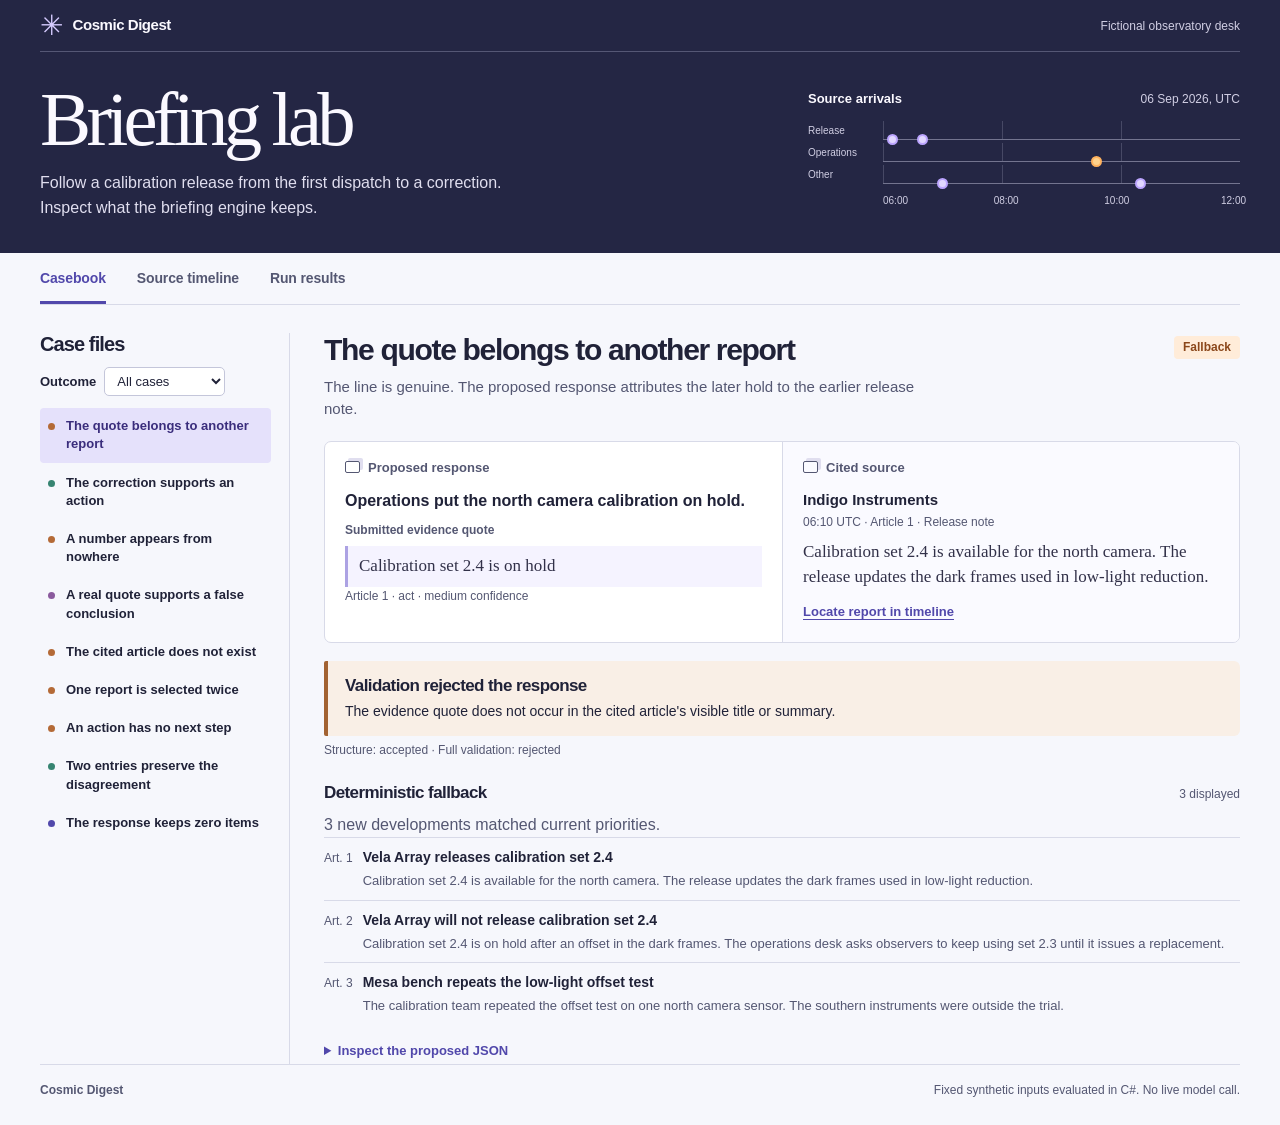
==== docs/briefing-lab/index.html @ 9378d869 "Verify source excerpts and publish a reproducible briefing lab" ====
<!doctype html>
<html lang="en">
<head>
<meta charset="utf-8"><meta name="viewport" content="width=device-width,initial-scale=1">
<meta name="color-scheme" content="light">
<meta name="description" content="Inspect a fictional observatory briefing. Compare proposed model outputs, exact source excerpts and measured fallback decisions.">
<title>Briefing lab · Cosmic Digest</title>
<style>:root {
  color-scheme: light;
  --ink: #202238;
  --muted: #545772;
  --line: #d8dae8;
  --paper: #f6f7fc;
  --violet: #5148ab;
  --light: #eae7ff;
  --amber: #8b471b;
  --amber-bg: #ffecd9;
  --green: #146859;
  --green-bg: #daf2e8;
  --navy: #242644;
  font:
    16px/1.5 Geist,
    "Helvetica Neue",
    Arial,
    sans-serif;
  color: var(--ink);
  background: var(--paper);
}
* {
  box-sizing: border-box;
}
body {
  margin: 0;
}
a {
  color: var(--violet);
}
button,
select {
  font: inherit;
}
button,
select,
a {
  touch-action: manipulation;
}
a:focus-visible,
button:focus-visible,
select:focus-visible,
summary:focus-visible {
  outline: 3px solid #7861ce;
  outline-offset: 3px;
}
a:focus-visible:is(header a) {
  outline-color: #daceff;
}
.shell {
  width: min(1200px, calc(100% - 80px));
  margin: auto;
}
.skip {
  position: absolute;
  left: 12px;
  top: -5rem;
  background: white;
  z-index: 5;
  padding: 0.7rem;
}
.skip:focus {
  top: 0.5rem;
}
header {
  background: var(--navy);
  color: #fbf9ff;
}
.mast,
.brand,
.plot figcaption,
.hero,
footer {
  display: flex;
  align-items: center;
}
.mast {
  justify-content: space-between;
  height: 52px;
  border-bottom: 1px solid #555775;
}
.brand {
  gap: 10px;
  font-weight: 680;
  font-size: 15px;
  letter-spacing: -0.03em;
}
.brand i {
  font:
    28px/1 Georgia,
    serif;
  color: #d6cbff;
}
.desk,
.plot figcaption span {
  font-size: 12px;
  color: #d0cee3;
}
.hero {
  justify-content: space-between;
  gap: 5%;
  padding: 28px 0 32px;
}
.hero h1 {
  font:
    500 clamp(48px, 6vw, 82px) / 1.03 "Instrument Serif",
    Georgia,
    serif;
  letter-spacing: -0.063em;
  margin: 0;
}
.hero p {
  font-size: 16px;
  max-width: 52ch;
  color: #e0deef;
  margin: 12px 0 0;
  line-height: 1.55;
}
.plot {
  min-width: 320px;
  width: 36%;
  margin: 0;
  align-self: center;
}
.plot figcaption {
  justify-content: space-between;
  margin-bottom: 11px;
  font-size: 13px;
}
.lane,
.ruler {
  display: grid;
  grid-template-columns: 75px 1fr;
  align-items: center;
  min-height: 22px;
}
.lane small,
.ruler {
  color: #d0cee3;
  font-size: 10px;
}
.track {
  height: 19px;
  border-bottom: 1px solid #73748f;
  position: relative;
  background: repeating-linear-gradient(
    90deg,
    #73748f70 0 1px,
    transparent 1px 33.3333%
  );
}
.point {
  position: absolute;
  bottom: -9px;
  width: 18px;
  height: 18px;
  border-radius: 100%;
  transform: translateX(-50%);
  display: grid;
  place-items: center;
}
.point:before {
  content: "";
  width: 7px;
  height: 7px;
  background: #e1d7ff;
  border: 2px solid #bca5ff;
  border-radius: 100%;
}
.lane:nth-child(2) .point:before {
  background: #ffd28c;
  border-color: #ffb25e;
}
.ruler {
  margin-top: 4px;
}
.ruler div {
  display: flex;
  justify-content: space-between;
}
.ruler span:last-child {
  transform: translateX(24%);
}
nav {
  display: flex;
  gap: 31px;
  border-bottom: 1px solid var(--line);
  margin-bottom: 28px;
}
nav a {
  padding: 15px 0 12px;
  text-decoration: none;
  color: var(--muted);
  font-size: 14px;
  letter-spacing: -0.01em;
  font-weight: 630;
  border-bottom: 3px solid transparent;
}
nav a[aria-current] {
  color: var(--violet);
  border-color: var(--violet);
}
h2,
h3,
h4,
p,
figure,
blockquote {
  margin: 0;
}
h2 {
  font-size: clamp(25px, 2.35vw, 35px);
  line-height: 1.13;
  letter-spacing: -0.045em;
}
h3 {
  font-size: 17px;
  letter-spacing: -0.035em;
  line-height: 1.35;
}
h4 {
  font-size: 14px;
  line-height: 1.4;
}
.sub,
.meta,
.intro {
  color: var(--muted);
}
.intro {
  font-size: 15px;
  max-width: 75ch;
  margin: 9px 0 20px;
}
.meta {
  font-size: 12px;
}
.case-layout {
  display: grid;
  grid-template-columns: 250px minmax(0, 1fr);
  gap: 34px;
}
.rail {
  padding-right: 18px;
  border-right: 1px solid var(--line);
}
.rail h2 {
  font-size: 20px;
  margin-bottom: 12px;
}
.rail label,
.mobile-case label {
  font-size: 13px;
  font-weight: 600;
  display: block;
}
.rail .filt {
  display: flex;
  align-items: center;
  gap: 8px;
}
.rail select,
.mobile-case select {
  border: 1px solid #c4c6da;
  border-radius: 5px;
  background: white;
  padding: 5px 24px 5px 8px;
  color: var(--ink);
  max-width: 100%;
  font-size: 13px;
}
.case-list {
  list-style: none;
  padding: 0;
  margin: 12px 0 0;
}
.case-list li + li {
  margin-top: 2px;
}
.case-list a {
  display: grid;
  grid-template-columns: 8px 1fr;
  gap: 10px;
  align-items: baseline;
  font-size: 13px;
  font-weight: 570;
  line-height: 1.4;
  padding: 9px 8px;
  color: var(--ink);
  text-decoration: none;
  border-radius: 4px;
}
.case-list a:hover {
  background: #eeedf5;
}
.case-list a[aria-current] {
  background: #e5e1fb;
  color: #3a2d7c;
  font-weight: 710;
}
.dot {
  border-radius: 100%;
  height: 7px;
  width: 7px;
  background: var(--violet);
  display: inline-block;
}
.dot.fallback {
  background: #b46a37;
}
.dot.accepted {
  background: #368471;
}
.dot.limit {
  background: #8a5a9d;
}
.status {
  display: inline-flex;
  align-items: center;
  gap: 7px;
  width: fit-content;
  padding: 3px 9px;
  border-radius: 4px;
  font-size: 12px;
  line-height: 1.45;
  font-weight: 670;
  background: var(--light);
  color: #443980;
}
.status.fallback {
  color: var(--amber);
  background: var(--amber-bg);
}
.status.accepted {
  color: var(--green);
  background: var(--green-bg);
}
.status.limit {
  background: #efe4f2;
  color: #70417f;
}
.case-head {
  display: flex;
  align-items: flex-start;
  gap: 16px;
  justify-content: space-between;
}
.case-head .status {
  flex-shrink: 0;
  margin-top: 3px;
}
.mobile-case {
  display: none;
}
.evidence {
  display: grid;
  grid-template-columns: 1fr 1fr;
  background: white;
  border: 1px solid var(--line);
  border-radius: 7px;
  overflow: hidden;
}
.sheet {
  padding: 17px 20px 19px;
  min-width: 0;
}
.sheet + .sheet {
  border-left: 1px solid var(--line);
  background: #fafaff;
}
.sheet h3 {
  font-size: 13px;
  color: var(--muted);
  letter-spacing: 0;
  font-weight: 600;
  display: flex;
  align-items: center;
  gap: 8px;
  margin-bottom: 13px;
}
.sheet h3:before {
  content: "";
  display: inline-block;
  width: 13px;
  height: 10px;
  border: 1px solid var(--muted);
  border-radius: 2px;
  box-shadow: 3px -3px #e0deef;
}
.sheet h4 {
  font-size: 15px;
  margin-bottom: 3px;
}
.sheet .claim {
  font-size: 16px;
  font-weight: 570;
  line-height: 1.45;
}
.sheet p + p,
.sheet .meta + blockquote {
  margin-top: 9px;
}
blockquote {
  font:
    400 17px/1.45 "Hedvig Letters Serif",
    Georgia,
    serif;
  overflow-wrap: anywhere;
  color: #323149;
}
.proposed {
  border-left: 3px solid #aca2e3;
  background: #f5f3ff;
  padding: 8px 11px;
  margin-top: 7px;
}
.source-ref {
  display: inline-block;
  margin-top: 12px;
  font-size: 13px;
  font-weight: 570;
  text-underline-offset: 3px;
}
.label {
  font-size: 12px;
  font-weight: 600;
  color: var(--muted);
}
.quote-label {
  margin-top: 10px;
}
mark {
  background: #e4e1fd;
  color: inherit;
}
.decision {
  margin-top: 18px;
  border-left: 4px solid #a26232;
  background: #f9efe6;
  border-radius: 2px 6px 6px 2px;
  padding: 14px 17px;
}
.decision.accepted {
  background: #eaf4ee;
  border-color: #397f65;
}
.decision.limit {
  background: #f0e9f4;
  border-color: #865b94;
}
.decision.empty {
  background: #eeedf7;
  border-color: #756da4;
}
.decision p {
  margin-top: 4px;
  font-size: 14px;
}
.flow-title {
  display: flex;
  justify-content: space-between;
  align-items: baseline;
  gap: 14px;
  margin: 23px 0 8px;
}
.route {
  font-size: 13px;
  font-weight: 620;
}
.outcomes {
  list-style: none;
  margin: 0;
  padding: 0;
}
.outcomes li {
  display: flex;
  align-items: baseline;
  gap: 10px;
  border-top: 1px solid var(--line);
  padding: 9px 0;
  font-size: 14px;
}
.outcomes .meta {
  flex-shrink: 0;
}
.outcomes p {
  font-size: 13px;
  margin-top: 3px;
  color: var(--muted);
}
details {
  margin-top: 12px;
}
summary {
  cursor: pointer;
  color: var(--violet);
  font-size: 13px;
  font-weight: 620;
  width: fit-content;
  padding: 4px 0;
}
pre {
  background: #eaeaf2;
  border-radius: 5px;
  padding: 12px;
  font-size: 12px;
  line-height: 1.5;
  overflow-x: auto;
  white-space: pre-wrap;
  overflow-wrap: anywhere;
}
.section-head {
  max-width: 820px;
}
.sources-grid {
  display: grid;
  grid-template-columns: minmax(0, 1.6fr) minmax(235px, 0.72fr);
  gap: 36px;
}
.timeline {
  list-style: none;
  margin: 0;
  padding: 0;
}
.timeline li {
  display: grid;
  grid-template-columns: 84px 1fr;
  gap: 12px;
  padding: 15px 0;
  border-top: 1px solid var(--line);
  scroll-margin-top: 20px;
}
.timeline li[aria-current] {
  background: #edeafa;
  border-radius: 5px;
}
.timeline time {
  font-size: 13px;
  font-weight: 650;
  color: var(--violet);
  padding: 2px 0 0 8px;
}
.timeline time small {
  display: block;
  color: var(--muted);
  font-weight: 450;
}
.timeline .meta {
  margin: 3px 0 7px;
}
.timeline blockquote {
  font-size: 16px;
}
.ranking {
  padding: 17px 19px;
  background: #eceaf6;
  border-radius: 6px;
  align-self: start;
}
.ranking ol {
  padding-left: 1.25rem;
  font-size: 14px;
}
.ranking li + li {
  margin-top: 12px;
}
.ranking p {
  font-size: 13px;
}
.ranking .meta {
  display: block;
}
.stats {
  display: flex;
  align-items: baseline;
  gap: 24px;
  flex-wrap: wrap;
  background: #e9e6f8;
  padding: 14px 18px;
  border-left: 4px solid #7668be;
  margin: 12px 0 20px;
}
.stats strong {
  font-size: 22px;
  letter-spacing: -0.04em;
}
.stats span {
  font-size: 13px;
  color: #494365;
}
.stats span strong {
  color: var(--ink);
  margin-right: 4px;
}
table {
  border-collapse: collapse;
  width: 100%;
  font-size: 14px;
}
th,
td {
  vertical-align: top;
  text-align: left;
  padding: 11px 8px;
  border-bottom: 1px solid var(--line);
}
th {
  font-size: 12px;
  color: var(--muted);
}
td a {
  font-weight: 570;
  text-underline-offset: 3px;
}
.results-note {
  margin-top: 16px;
  color: var(--muted);
  font-size: 14px;
}
footer {
  margin-top: 38px;
  padding: 16px 0 26px;
  border-top: 1px solid var(--line);
  justify-content: space-between;
  gap: 15px;
  font-size: 12px;
  color: var(--muted);
}
footer span:first-child {
  font-weight: 650;
}
@media (max-width: 880px) {
  .shell {
    width: calc(100% - 44px);
  }
  .case-layout {
    grid-template-columns: 190px minmax(0, 1fr);
    gap: 19px;
  }
  .rail {
    padding-right: 12px;
  }
  .evidence {
    grid-template-columns: 1fr;
  }
  .sheet + .sheet {
    border-left: 0;
    border-top: 1px solid var(--line);
  }
  .plot {
    min-width: 265px;
  }
  .sources-grid {
    gap: 18px;
  }
  .case-head {
    display: block;
  }
  .case-head .status {
    margin: 8px 0 0;
  }
  .sheet {
    padding: 14px;
  }
}
@media (max-width: 640px) {
  .shell {
    width: calc(100% - 32px);
  }
  .mast {
    height: 43px;
  }
  .hero {
    display: block;
    padding: 18px 0 23px;
  }
  .hero h1 {
    font-size: 54px;
  }
  .hero p {
    font-size: 14px;
    line-height: 1.45;
    margin-top: 7px;
  }
  .plot {
    display: none;
  }
  nav {
    gap: 20px;
    margin-bottom: 16px;
  }
  nav a {
    font-size: 13px;
    padding: 13px 0 10px;
  }
  .case-layout,
  .sources-grid {
    display: block;
  }
  .rail {
    border: none;
    padding: 0;
    margin: 0 0 16px;
    display: grid;
    grid-template-columns: auto minmax(0, 1fr);
    gap: 10px;
  }
  .rail h2,
  .case-list {
    display: none;
  }
  .rail .filt,
  .mobile-case {
    display: flex;
    flex-direction: column;
    gap: 3px;
    align-items: stretch;
  }
  .rail label,
  .mobile-case label {
    font-size: 11px;
  }
  .rail select,
  .mobile-case select {
    width: 100%;
    height: 39px;
    font-size: 13px;
    padding-right: 4px;
  }
  .case-head h2 {
    font-size: 26px;
  }
  .intro {
    font-size: 14px;
    margin: 8px 0 13px;
  }
  .sheet {
    padding: 14px;
  }
  .decision {
    margin-top: 12px;
  }
  .timeline li {
    grid-template-columns: 54px 1fr;
    gap: 8px;
  }
  .timeline time {
    padding-left: 2px;
  }
  .ranking {
    margin-top: 15px;
  }
  .stats {
    gap: 10px 16px;
  }
  .stats span strong {
    font-size: 20px;
  }
  th,
  td {
    padding: 8px 4px;
    font-size: 12px;
  }
  .status {
    font-size: 11px;
  }
  footer {
    align-items: flex-start;
    flex-direction: column;
    gap: 3px;
  }
}
.evidence + .evidence {
  margin-top: 9px;
}
.download {
  background: #463c8c;
  color: white;
  border: 0;
  border-radius: 5px;
  padding: 8px 12px;
  margin-top: 12px;
  font-size: 13px;
  cursor: pointer;
}
.download:hover {
  background: #322a71;
}
.stage-readout {
  font-size: 12px;
  color: var(--muted);
  margin-top: 5px;
}
</style>
</head>
<body>
<a href="#workspace" class="skip">Skip to inspection</a>
<header>
  <div class="shell mast"><span class="brand"><i aria-hidden="true">✳</i> Cosmic Digest</span><span class="desk">Fictional observatory desk</span></div>
  <div class="shell hero"><div><h1>Briefing lab</h1><p>Follow a calibration release from the first dispatch to a correction. Inspect what the briefing engine keeps.</p></div>
    <figure class="plot"><figcaption><strong>Source arrivals</strong><span>06 Sep 2026, UTC</span></figcaption><div id="arrivals"></div></figure>
  </div>
</header>
<main class="shell" id="workspace">
  <nav aria-label="Lab views" id="views"><a href="#case/borrowed-quote" data-view="case">Casebook</a><a href="#sources" data-view="sources">Source timeline</a><a href="#results" data-view="results">Run results</a></nav>
  <section id="content" aria-label="Inspection workspace"></section>
</main>
<footer class="shell"><span>Cosmic Digest</span><span>Fixed synthetic inputs evaluated in C#. No live model call.</span></footer>
<noscript>Enable JavaScript to inspect cases, or read the machine-readable report beside this page.</noscript>
<script type="application/json" id="lab-report">{
  "clock": "2026-09-06T12:00:00+00:00",
  "reports": [
    {
      "id": "archive",
      "kind": "Archive",
      "title": "Vela Array calibration 1.9 leaves beta",
      "source": "Indigo Instruments",
      "published": "2026-09-01T18:30:00+00:00",
      "link": "https://indigo.example/notes/1-9",
      "summary": "Calibration set 1.9 graduated from beta after three nights of commissioning."
    },
    {
      "id": "release",
      "kind": "Release note",
      "title": "Vela Array releases calibration set 2.4",
      "source": "Indigo Instruments",
      "published": "2026-09-06T06:10:00+00:00",
      "link": "https://indigo.example/notes/2-4",
      "summary": "Calibration set 2.4 is available for the north camera. The release updates the dark frames used in low-light reduction."
    },
    {
      "id": "wire",
      "kind": "Syndicated report",
      "title": "Vela Array releases calibration set 2.4",
      "source": "Observatory Wire",
      "published": "2026-09-06T06:40:00+00:00",
      "link": "https://obswire.example/vela-release",
      "summary": "Observatory Wire republishes the north camera calibration notice. Its availability report is attributed to Indigo Instruments."
    },
    {
      "id": "noise",
      "kind": "Community notice",
      "title": "Autumn sky atlas reading room opens",
      "source": "Valley Sky Club",
      "published": "2026-09-06T07:00:00+00:00",
      "link": "https://valleysky.example/atlas",
      "summary": "The library will open its sky atlas collection for two evenings in September."
    },
    {
      "id": "correction",
      "kind": "Operations correction",
      "title": "Vela Array will not release calibration set 2.4",
      "source": "Meridian Operations",
      "published": "2026-09-06T09:35:00+00:00",
      "link": "https://meridian.example/log/hold",
      "summary": "Calibration set 2.4 is on hold after an offset in the dark frames. The operations desk asks observers to keep using set 2.3 until it issues a replacement."
    },
    {
      "id": "trial",
      "kind": "Bench report",
      "title": "Mesa bench repeats the low-light offset test",
      "source": "Mesa Imaging Lab",
      "published": "2026-09-06T10:20:00+00:00",
      "link": "https://mesalab.example/bench/offset",
      "summary": "The calibration team repeated the offset test on one north camera sensor. The southern instruments were outside the trial."
    }
  ],
  "expectedRanks": [
    {
      "sourceId": "release",
      "publishers": 2
    },
    {
      "sourceId": "correction",
      "publishers": 1
    },
    {
      "sourceId": "trial",
      "publishers": 1
    }
  ],
  "candidates": [
    {
      "index": 1,
      "sourceId": "release",
      "score": 7.278,
      "publishers": 2,
      "coverage": [
        "Indigo Instruments",
        "Observatory Wire"
      ]
    },
    {
      "index": 2,
      "sourceId": "correction",
      "score": 6.2,
      "publishers": 1,
      "coverage": [
        "Meridian Operations"
      ]
    },
    {
      "index": 3,
      "sourceId": "trial",
      "score": 1.965,
      "publishers": 1,
      "coverage": [
        "Mesa Imaging Lab"
      ]
    }
  ],
  "rankMatches": true,
  "cases": [
    {
      "fixture": {
        "id": "borrowed-quote",
        "title": "The quote belongs to another report",
        "note": "The line is genuine. The proposed response attributes the later hold to the earlier release note.",
        "knownLimit": false,
        "expected": "Fallback",
        "expectedError": "does not occur",
        "expectedVisible": [
          "release",
          "correction",
          "trial"
        ],
        "response": {
          "bottom_line": "The release desk has placed the calibration on hold.",
          "items": [
            {
              "article_index": 1,
              "evidence_quote": "Calibration set 2.4 is on hold",
              "what_changed": "Operations put the north camera calibration on hold.",
              "why_it_matters": "Observers need to retain the previous reduction files.",
              "decision": "act",
              "next_step": "Keep set 2.3 in the observing plan.",
              "confidence": "medium"
            }
          ]
        }
      },
      "structure": "Accepted",
      "actual": "Fallback",
      "error": "The evidence quote does not occur in the cited article\u0027s visible title or summary.",
      "displayed": {
        "bottom_line": "3 new developments matched current priorities.",
        "items": [
          {
            "article_index": 1,
            "evidence_quote": "",
            "what_changed": "Calibration set 2.4 is available for the north camera. The release updates the dark frames used in low-light reduction.",
            "why_it_matters": "Matched: Instrument calibration.",
            "decision": "watch",
            "next_step": "",
            "confidence": "low"
          },
          {
            "article_index": 2,
            "evidence_quote": "",
            "what_changed": "Calibration set 2.4 is on hold after an offset in the dark frames. The operations desk asks observers to keep using set 2.3 until it issues a replacement.",
            "why_it_matters": "Matched: Instrument calibration.",
            "decision": "watch",
            "next_step": "",
            "confidence": "low"
          },
          {
            "article_index": 3,
            "evidence_quote": "",
            "what_changed": "The calibration team repeated the offset test on one north camera sensor. The southern instruments were outside the trial.",
            "why_it_matters": "Matched: Instrument calibration.",
            "decision": "watch",
            "next_step": "",
            "confidence": "low"
          }
        ]
      },
      "visible": [
        "release",
        "correction",
        "trial"
      ],
      "matches": true
    },
    {
      "fixture": {
        "id": "matched-correction",
        "title": "The correction supports an action",
        "note": "The cited operations entry names both the hold and the version observers should keep.",
        "knownLimit": false,
        "expected": "Accepted",
        "expectedError": null,
        "expectedVisible": [
          "correction"
        ],
        "response": {
          "bottom_line": "Operations put version 2.4 on hold.",
          "items": [
            {
              "article_index": 2,
              "evidence_quote": "Calibration set 2.4 is on hold",
              "what_changed": "Operations put the north camera calibration on hold.",
              "why_it_matters": "Observers need to retain the previous reduction files.",
              "decision": "act",
              "next_step": "Keep set 2.3 in the observing plan.",
              "confidence": "medium"
            }
          ]
        }
      },
      "structure": "Accepted",
      "actual": "Accepted",
      "error": null,
      "displayed": {
        "bottom_line": "Operations put version 2.4 on hold.",
        "items": [
          {
            "article_index": 2,
            "evidence_quote": "Calibration set 2.4 is on hold",
            "what_changed": "Operations put the north camera calibration on hold.",
            "why_it_matters": "Observers need to retain the previous reduction files.",
            "decision": "act",
            "next_step": "Keep set 2.3 in the observing plan.",
            "confidence": "medium"
          }
        ]
      },
      "visible": [
        "correction"
      ],
      "matches": true
    },
    {
      "fixture": {
        "id": "invented-precision",
        "title": "A number appears from nowhere",
        "note": "The proposed 41% improvement appears nowhere in the cited bench report.",
        "knownLimit": false,
        "expected": "Fallback",
        "expectedError": "does not occur",
        "expectedVisible": [
          "release",
          "correction",
          "trial"
        ],
        "response": {
          "bottom_line": "The repeat test improved the offset by 41%.",
          "items": [
            {
              "article_index": 3,
              "evidence_quote": "The offset fell by 41%.",
              "what_changed": "The offset fell by 41% in the repeat test.",
              "why_it_matters": "The result leaves the southern instruments untested.",
              "decision": "watch",
              "next_step": "",
              "confidence": "medium"
            }
          ]
        }
      },
      "structure": "Accepted",
      "actual": "Fallback",
      "error": "The evidence quote does not occur in the cited article\u0027s visible title or summary.",
      "displayed": {
        "bottom_line": "3 new developments matched current priorities.",
        "items": [
          {
            "article_index": 1,
            "evidence_quote": "",
            "what_changed": "Calibration set 2.4 is available for the north camera. The release updates the dark frames used in low-light reduction.",
            "why_it_matters": "Matched: Instrument calibration.",
            "decision": "watch",
            "next_step": "",
            "confidence": "low"
          },
          {
            "article_index": 2,
            "evidence_quote": "",
            "what_changed": "Calibration set 2.4 is on hold after an offset in the dark frames. The operations desk asks observers to keep using set 2.3 until it issues a replacement.",
            "why_it_matters": "Matched: Instrument calibration.",
            "decision": "watch",
            "next_step": "",
            "confidence": "low"
          },
          {
            "article_index": 3,
            "evidence_quote": "",
            "what_changed": "The calibration team repeated the offset test on one north camera sensor. The southern instruments were outside the trial.",
            "why_it_matters": "Matched: Instrument calibration.",
            "decision": "watch",
            "next_step": "",
            "confidence": "low"
          }
        ]
      },
      "visible": [
        "release",
        "correction",
        "trial"
      ],
      "matches": true
    },
    {
      "fixture": {
        "id": "unsupported-scope",
        "title": "A real quote supports a false conclusion",
        "note": "A reviewer marked the claim unsupported. The report tested one northern sensor and explicitly excludes the southern instruments.",
        "knownLimit": true,
        "expected": "Accepted",
        "expectedError": null,
        "expectedVisible": [
          "trial"
        ],
        "response": {
          "bottom_line": "The southern array passed.",
          "items": [
            {
              "article_index": 3,
              "evidence_quote": "one north camera sensor",
              "what_changed": "All southern instruments passed the repeat test.",
              "why_it_matters": "The entire array can adopt the correction.",
              "decision": "watch",
              "next_step": "",
              "confidence": "high"
            }
          ]
        }
      },
      "structure": "Accepted",
      "actual": "Accepted",
      "error": null,
      "displayed": {
        "bottom_line": "The southern array passed.",
        "items": [
          {
            "article_index": 3,
            "evidence_quote": "one north camera sensor",
            "what_changed": "All southern instruments passed the repeat test.",
            "why_it_matters": "The entire array can adopt the correction.",
            "decision": "watch",
            "next_step": "",
            "confidence": "high"
          }
        ]
      },
      "visible": [
        "trial"
      ],
      "matches": true
    },
    {
      "fixture": {
        "id": "missing-article",
        "title": "The cited article does not exist",
        "note": "The response asks for article 4. This batch contains three ranked candidates.",
        "knownLimit": false,
        "expected": "Fallback",
        "expectedError": "invalid article index",
        "expectedVisible": [
          "release",
          "correction",
          "trial"
        ],
        "response": {
          "bottom_line": "Article four describes the hold.",
          "items": [
            {
              "article_index": 4,
              "evidence_quote": "Calibration set 2.4 is on hold",
              "what_changed": "Operations put the north camera calibration on hold.",
              "why_it_matters": "Observers need to retain the previous reduction files.",
              "decision": "act",
              "next_step": "Keep set 2.3 in the observing plan.",
              "confidence": "medium"
            }
          ]
        }
      },
      "structure": "Rejected",
      "actual": "Fallback",
      "error": "The model referenced invalid article index 4.",
      "displayed": {
        "bottom_line": "3 new developments matched current priorities.",
        "items": [
          {
            "article_index": 1,
            "evidence_quote": "",
            "what_changed": "Calibration set 2.4 is available for the north camera. The release updates the dark frames used in low-light reduction.",
            "why_it_matters": "Matched: Instrument calibration.",
            "decision": "watch",
            "next_step": "",
            "confidence": "low"
          },
          {
            "article_index": 2,
            "evidence_quote": "",
            "what_changed": "Calibration set 2.4 is on hold after an offset in the dark frames. The operations desk asks observers to keep using set 2.3 until it issues a replacement.",
            "why_it_matters": "Matched: Instrument calibration.",
            "decision": "watch",
            "next_step": "",
            "confidence": "low"
          },
          {
            "article_index": 3,
            "evidence_quote": "",
            "what_changed": "The calibration team repeated the offset test on one north camera sensor. The southern instruments were outside the trial.",
            "why_it_matters": "Matched: Instrument calibration.",
            "decision": "watch",
            "next_step": "",
            "confidence": "low"
          }
        ]
      },
      "visible": [
        "release",
        "correction",
        "trial"
      ],
      "matches": true
    },
    {
      "fixture": {
        "id": "duplicate-selection",
        "title": "One report is selected twice",
        "note": "Each item cites a real excerpt, but both entries spend attention on the same candidate.",
        "knownLimit": false,
        "expected": "Fallback",
        "expectedError": "more than once",
        "expectedVisible": [
          "release",
          "correction",
          "trial"
        ],
        "response": {
          "bottom_line": "Two items cover the bench test.",
          "items": [
            {
              "article_index": 3,
              "evidence_quote": "one north camera sensor",
              "what_changed": "The bench tested one northern sensor.",
              "why_it_matters": "The result leaves the southern instruments untested.",
              "decision": "watch",
              "next_step": "",
              "confidence": "medium"
            },
            {
              "article_index": 3,
              "evidence_quote": "one north camera sensor",
              "what_changed": "The bench tested one northern sensor.",
              "why_it_matters": "The result leaves the southern instruments untested.",
              "decision": "watch",
              "next_step": "",
              "confidence": "medium"
            }
          ]
        }
      },
      "structure": "Rejected",
      "actual": "Fallback",
      "error": "The model selected article 3 more than once.",
      "displayed": {
        "bottom_line": "3 new developments matched current priorities.",
        "items": [
          {
            "article_index": 1,
            "evidence_quote": "",
            "what_changed": "Calibration set 2.4 is available for the north camera. The release updates the dark frames used in low-light reduction.",
            "why_it_matters": "Matched: Instrument calibration.",
            "decision": "watch",
            "next_step": "",
            "confidence": "low"
          },
          {
            "article_index": 2,
            "evidence_quote": "",
            "what_changed": "Calibration set 2.4 is on hold after an offset in the dark frames. The operations desk asks observers to keep using set 2.3 until it issues a replacement.",
            "why_it_matters": "Matched: Instrument calibration.",
            "decision": "watch",
            "next_step": "",
            "confidence": "low"
          },
          {
            "article_index": 3,
            "evidence_quote": "",
            "what_changed": "The calibration team repeated the offset test on one north camera sensor. The southern instruments were outside the trial.",
            "why_it_matters": "Matched: Instrument calibration.",
            "decision": "watch",
            "next_step": "",
            "confidence": "low"
          }
        ]
      },
      "visible": [
        "release",
        "correction",
        "trial"
      ],
      "matches": true
    },
    {
      "fixture": {
        "id": "missing-next-step",
        "title": "An action has no next step",
        "note": "The excerpt matches the correction. The action still needs a concrete next move.",
        "knownLimit": false,
        "expected": "Fallback",
        "expectedError": "without a next step",
        "expectedVisible": [
          "release",
          "correction",
          "trial"
        ],
        "response": {
          "bottom_line": "A hold requires action.",
          "items": [
            {
              "article_index": 2,
              "evidence_quote": "Calibration set 2.4 is on hold",
              "what_changed": "Operations put the north camera calibration on hold.",
              "why_it_matters": "Observers need to retain the previous reduction files.",
              "decision": "act",
              "next_step": "",
              "confidence": "medium"
            }
          ]
        }
      },
      "structure": "Rejected",
      "actual": "Fallback",
      "error": "The model returned an action without a next step for article 2.",
      "displayed": {
        "bottom_line": "3 new developments matched current priorities.",
        "items": [
          {
            "article_index": 1,
            "evidence_quote": "",
            "what_changed": "Calibration set 2.4 is available for the north camera. The release updates the dark frames used in low-light reduction.",
            "why_it_matters": "Matched: Instrument calibration.",
            "decision": "watch",
            "next_step": "",
            "confidence": "low"
          },
          {
            "article_index": 2,
            "evidence_quote": "",
            "what_changed": "Calibration set 2.4 is on hold after an offset in the dark frames. The operations desk asks observers to keep using set 2.3 until it issues a replacement.",
            "why_it_matters": "Matched: Instrument calibration.",
            "decision": "watch",
            "next_step": "",
            "confidence": "low"
          },
          {
            "article_index": 3,
            "evidence_quote": "",
            "what_changed": "The calibration team repeated the offset test on one north camera sensor. The southern instruments were outside the trial.",
            "why_it_matters": "Matched: Instrument calibration.",
            "decision": "watch",
            "next_step": "",
            "confidence": "low"
          }
        ]
      },
      "visible": [
        "release",
        "correction",
        "trial"
      ],
      "matches": true
    },
    {
      "fixture": {
        "id": "two-sources",
        "title": "Two entries preserve the disagreement",
        "note": "The response cites the original availability notice and the later hold separately.",
        "knownLimit": false,
        "expected": "Accepted",
        "expectedError": null,
        "expectedVisible": [
          "release",
          "correction"
        ],
        "response": {
          "bottom_line": "The release notice is followed by an operations hold.",
          "items": [
            {
              "article_index": 1,
              "evidence_quote": "available for the north camera",
              "what_changed": "The instrument desk announced the north camera release.",
              "why_it_matters": "A later correction changes how to use the notice.",
              "decision": "watch",
              "next_step": "",
              "confidence": "medium"
            },
            {
              "article_index": 2,
              "evidence_quote": "Calibration set 2.4 is on hold",
              "what_changed": "Operations put the north camera calibration on hold.",
              "why_it_matters": "Observers need to retain the previous reduction files.",
              "decision": "act",
              "next_step": "Keep set 2.3 in the observing plan.",
              "confidence": "medium"
            }
          ]
        }
      },
      "structure": "Accepted",
      "actual": "Accepted",
      "error": null,
      "displayed": {
        "bottom_line": "The release notice is followed by an operations hold.",
        "items": [
          {
            "article_index": 1,
            "evidence_quote": "available for the north camera",
            "what_changed": "The instrument desk announced the north camera release.",
            "why_it_matters": "A later correction changes how to use the notice.",
            "decision": "watch",
            "next_step": "",
            "confidence": "medium"
          },
          {
            "article_index": 2,
            "evidence_quote": "Calibration set 2.4 is on hold",
            "what_changed": "Operations put the north camera calibration on hold.",
            "why_it_matters": "Observers need to retain the previous reduction files.",
            "decision": "act",
            "next_step": "Keep set 2.3 in the observing plan.",
            "confidence": "medium"
          }
        ]
      },
      "visible": [
        "release",
        "correction"
      ],
      "matches": true
    },
    {
      "fixture": {
        "id": "empty-selection",
        "title": "The response keeps zero items",
        "note": "An empty selection is allowed. The job suppresses delivery when no items survive.",
        "knownLimit": false,
        "expected": "No items",
        "expectedError": null,
        "expectedVisible": [],
        "response": {
          "bottom_line": "No decision warrants a briefing.",
          "items": []
        }
      },
      "structure": "Accepted",
      "actual": "No items",
      "error": null,
      "displayed": {
        "bottom_line": "No decision warrants a briefing.",
        "items": []
      },
      "visible": [],
      "matches": true
    }
  ],
  "matched": 9,
  "additionalRejections": 2,
  "unsupportedAccepted": 1
}</script>
<script>"use strict";
const report = JSON.parse(document.getElementById("lab-report").textContent);
const content = document.getElementById("content");
const sourceById = new Map(report.reports.map((source) => [source.id, source]));
const caseById = new Map(
  report.cases.map((result) => [result.fixture.id, result]),
);
const format = (options) =>
  new Intl.DateTimeFormat("en-GB", { ...options, timeZone: "UTC" });
const clock = (value) =>
  format({ hour: "2-digit", minute: "2-digit" }).format(new Date(value));
const date = (value) =>
  format({ day: "2-digit", month: "short" }).format(new Date(value));
const escape = (value) =>
  String(value ?? "").replace(
    /[&<>"']/g,
    (character) =>
      ({ "&": "&amp;", "<": "&lt;", ">": "&gt;", '"': "&quot;", "'": "&#39;" })[
        character
      ],
  );
const e = escape;
const caseLink = (result) => "#case/" + encodeURIComponent(result.fixture.id);
const sourceLink = (id) => "#sources/" + encodeURIComponent(id);
const tone = (result) =>
  result.fixture.knownLimit
    ? "limit"
    : { Accepted: "accepted", Fallback: "fallback", "No items": "empty" }[
        result.actual
      ];
const displayStatus = (result) =>
  result.fixture.knownLimit ? "Accepted · known limit" : result.actual;
const status = (result) =>
  `<span class="status ${tone(result)}">${e(displayStatus(result))}</span>`;
let filter = "All cases";
const filters = [
  "All cases",
  "Fallback",
  "Accepted",
  "No items",
  "Known limit",
];
const matchesFilter = (result) =>
  filter === "All cases" ||
  (filter === "Known limit"
    ? result.fixture.knownLimit
    : result.actual === filter);

function drawArrivals() {
  const end = new Date(report.clock).getTime();
  const start = end - 6 * 3600000;
  const recent = report.reports.filter(
    (source) =>
      Date.parse(source.published) >= start &&
      Date.parse(source.published) <= end,
  );
  const lanes = [
    ["Release", ["Release note", "Syndicated report"]],
    ["Operations", ["Operations correction"]],
    ["Other", ["Community notice", "Bench report"]],
  ];
  const marks = (source) => {
    const at = ((Date.parse(source.published) - start) / (end - start)) * 100;
    const label = e(
      `${clock(source.published)} UTC · ${source.kind} · ${source.source}`,
    );
    return `<a class="point" style="left:${at}%" title="${label}" aria-label="${label}" href="${sourceLink(source.id)}"></a>`;
  };
  document.getElementById("arrivals").innerHTML =
    lanes
      .map(
        ([name, kinds]) =>
          `<div class="lane"><small>${name}</small><div class="track">${recent
            .filter((s) => kinds.includes(s.kind))
            .map(marks)
            .join("")}</div></div>`,
      )
      .join("") +
    `<div class="ruler"><i></i><div>${[0, 2, 4, 6].map((h) => `<span>${clock(start + h * 3600000)}</span>`).join("")}</div></div>`;
}

function rail(selected) {
  const options = report.cases.filter(matchesFilter);
  return `<aside class="rail" aria-label="Choose a case"><h2>Case files</h2>
    <div class="filt"><label for="filter">Outcome</label><select id="filter">${filters.map((name) => `<option${name === filter ? " selected" : ""}>${e(name)}</option>`).join("")}</select></div>
    <div class="mobile-case"><label for="choose-case">Case file</label><select id="choose-case">${options
      .map(
        (item) =>
          `<option value="${e(item.fixture.id)}"${item === selected ? " selected" : ""}>${e(item.fixture.title)}</option>`,
      )
      .join("")}</select></div>
    <ul class="case-list">${options
      .map(
        (
          item,
        ) => `<li><a href="${caseLink(item)}" ${item === selected ? 'aria-current="true"' : ""}>
      <i aria-hidden="true" class="dot ${tone(item)}"></i><span>${e(item.fixture.title)}</span></a></li>`,
      )
      .join("")}</ul></aside>`;
}

function highlighted(text, quote) {
  const pos = quote ? text.indexOf(quote) : -1;
  if (pos < 0) return e(text);
  return (
    e(text.slice(0, pos)) +
    "<mark>" +
    e(quote) +
    "</mark>" +
    e(text.slice(pos + quote.length))
  );
}

function evidence(item, result) {
  const rank =
    item && report.candidates.find((c) => c.index === item.article_index);
  const source = rank && sourceById.get(rank.sourceId);
  const claim = item
    ? `<p class="claim">${e(item.what_changed)}</p><p class="label quote-label">Submitted evidence quote</p><blockquote class="proposed">${e(item.evidence_quote)}</blockquote>
       <p class="meta">Article ${e(item.article_index)} · ${e(item.decision)} · ${e(item.confidence)} confidence</p>`
    : `<p class="claim">${e(result.fixture.response.bottom_line)}</p><p class="meta">0 items submitted</p>`;
  let excerpt = `<p class="claim">${item ? "Reference outside the batch" : "No source cited"}</p><p class="meta">${item ? `Article ${e(item.article_index)} exceeds the ${report.candidates.length} ranked candidates.` : "The response selected an empty item list."}</p>`;
  if (source)
    excerpt = `<h4>${e(source.source)}</h4><p class="meta">${clock(source.published)} UTC · Article ${rank.index} · ${e(source.kind)}</p>
    <blockquote>${highlighted(source.summary, item.evidence_quote)}</blockquote><a class="source-ref" href="${sourceLink(source.id)}">Locate report in timeline</a>`;
  return `<div class="evidence"><section class="sheet"><h3>Proposed response</h3>${claim}</section><section class="sheet"><h3>Cited source</h3>${excerpt}</section></div>`;
}

function caseView(result) {
  if (!matchesFilter(result)) filter = "All cases";
  const f = result.fixture;
  const items = f.response.items;
  const pairs = (items.length ? items : [null])
    .map((item) => evidence(item, result))
    .join("");
  let title, reason;
  if (result.error) {
    title = "Validation rejected the response";
    reason = result.error;
  } else if (f.knownLimit) {
    title = "Validation accepted an unsupported claim";
    reason =
      "The excerpt occurs in the cited report. The validator checks quote attribution. It does not test whether the conclusion follows from the quote.";
  } else if (result.actual === "No items") {
    title = "Validation accepted an empty selection";
    reason =
      "The briefing would be suppressed because the validated response has no items.";
  } else {
    title = "Validation accepted the response";
    reason =
      "The submitted items satisfied the quote, article reference and decision checks.";
  }
  const displayed = result.displayed.items
    .map((item) => {
      const candidate = report.candidates[item.article_index - 1];
      const source = sourceById.get(candidate.sourceId);
      return `<li><span class="meta">Art. ${item.article_index}</span><div><strong>${e(source.title)}</strong><p>${e(item.what_changed)}</p></div></li>`;
    })
    .join("");
  content.innerHTML = `<div class="case-layout">${rail(result)}<article>
    <div class="case-head"><h2>${e(f.title)}</h2>${status(result)}</div><p class="intro">${e(f.note)}</p>
    ${pairs}<section class="decision ${tone(result)}"><h3>${e(title)}</h3><p>${e(reason)}</p></section>
    <p class="stage-readout">Structure: ${e(result.structure.toLowerCase())} · Full validation: ${result.error ? "rejected" : "accepted"}</p>
    <div class="flow-title"><h3>${result.actual === "Fallback" ? "Deterministic fallback" : "Validated briefing"}</h3><span class="meta">${result.visible.length} displayed</span></div>
    <p class="sub">${e(result.displayed.bottom_line)}</p><ol class="outcomes">${displayed}</ol>
    <details><summary>Inspect the proposed JSON</summary><pre>${e(JSON.stringify(f.response, null, 2))}</pre></details>
  </article></div>`;
  document.getElementById("filter").addEventListener("change", (event) => {
    filter = event.target.value;
    const current = matchesFilter(result)
      ? result
      : report.cases.find(matchesFilter);
    if (!current) return;
    if (current !== result) history.replaceState(null, "", caseLink(current));
    caseView(current);
    document.getElementById("filter").focus({ preventScroll: true });
  });
  document.getElementById("choose-case").addEventListener("change", (event) => {
    location.hash = caseLink(caseById.get(event.target.value));
  });
}

function sourceView(selected) {
  const entries = [...report.reports].sort(
    (a, b) => Date.parse(a.published) - Date.parse(b.published),
  );
  content.innerHTML = `<div class="section-head"><h2>Source timeline</h2>
    <p class="intro">The announcement and its correction arrived three hours apart. The ranker grouped the syndicated copy with the original and kept the correction as its own event.</p></div>
    <div class="sources-grid"><ol class="timeline">${entries
      .map(
        (source) =>
          `<li id="source-${e(source.id)}" ${source.id === selected ? 'aria-current="true"' : ""}><time datetime="${e(source.published)}">${clock(source.published)}<small>${date(source.published)}</small></time>
       <div><h3>${e(source.title)}</h3><p class="meta">${e(source.source)} · ${e(source.kind)}</p><blockquote>${e(source.summary)}</blockquote></div></li>`,
      )
      .join(
        "",
      )}</ol><aside class="ranking"><h3>Ranked candidates</h3><p>Article numbers come from the C# selector at the fixture clock.</p>
    <ol>${report.candidates.map((candidate) => `<li><strong>${e(sourceById.get(candidate.sourceId).title)}</strong><span class="meta">Score ${candidate.score.toFixed(3)} · ${candidate.publishers} publisher${candidate.publishers === 1 ? "" : "s"}</span></li>`).join("")}</ol>
    <p>A second publisher can repeat one report. Coverage count alone establishes no independent confirmation.</p></aside></div>`;
  const row = selected && document.getElementById("source-" + selected);
  if (row) row.scrollIntoView({ block: "nearest" });
}

function resultsView() {
  const fallback = report.cases.filter((r) => r.actual === "Fallback").length;
  content.innerHTML = `<div class="section-head"><h2>Run results</h2><p class="intro">Each hand-authored response runs through the production validator. An expectation checks the outcome, the rejection reason when applicable, and which reports reach the briefing.</p></div>
    <div class="stats"><span><strong>${report.matched}/${report.cases.length}</strong> expectations matched</span><span><strong>${fallback}</strong> fallbacks</span>
    <span><strong>${report.additionalRejections}</strong> extra rejections from quote checks</span><span><strong>${report.unsupportedAccepted}</strong> unsupported claim accepted</span></div>
    <table><thead><tr><th scope="col">Fixture</th><th scope="col">Structure only</th><th scope="col">Expected</th><th scope="col">Actual</th><th scope="col">Matched</th></tr></thead><tbody>${report.cases
      .map(
        (result) =>
          `<tr><td><a href="${caseLink(result)}">${e(result.fixture.title)}</a></td><td>${e(result.structure)}</td><td>${e(result.fixture.expected)}</td><td>${e(displayStatus(result))}</td><td>${result.matches ? "Yes" : "No"}</td></tr>`,
      )
      .join(
        "",
      )}</tbody></table><p class="results-note">Rank order and publisher counts matched the fixture: ${report.rankMatches ? "yes" : "no"}. These outcomes measure deterministic behavior on this corpus. Live generation quality and semantic accuracy are unmeasured.</p>
    <button id="download" class="download" type="button">Download the C# report</button>`;
  document.getElementById("download").onclick = () => {
    const url = URL.createObjectURL(
      new Blob([JSON.stringify(report, null, 2) + "\n"], {
        type: "application/json",
      }),
    );
    const link = document.createElement("a");
    link.download = "cosmic-digest-report.json";
    link.href = url;
    link.click();
    setTimeout(() => URL.revokeObjectURL(url), 1000);
  };
}

function render() {
  const [view, id] = location.hash.slice(1).split("/");
  const current = ["sources", "results"].includes(view) ? view : "case";
  document.querySelectorAll("nav a").forEach((link) => {
    if (link.dataset.view === current)
      link.setAttribute("aria-current", "page");
    else link.removeAttribute("aria-current");
  });
  if (current === "sources") sourceView(id);
  else if (current === "results") resultsView();
  else caseView(caseById.get(id) ?? report.cases[0]);
}
drawArrivals();
render();
window.addEventListener("hashchange", render);
</script>
</body></html>
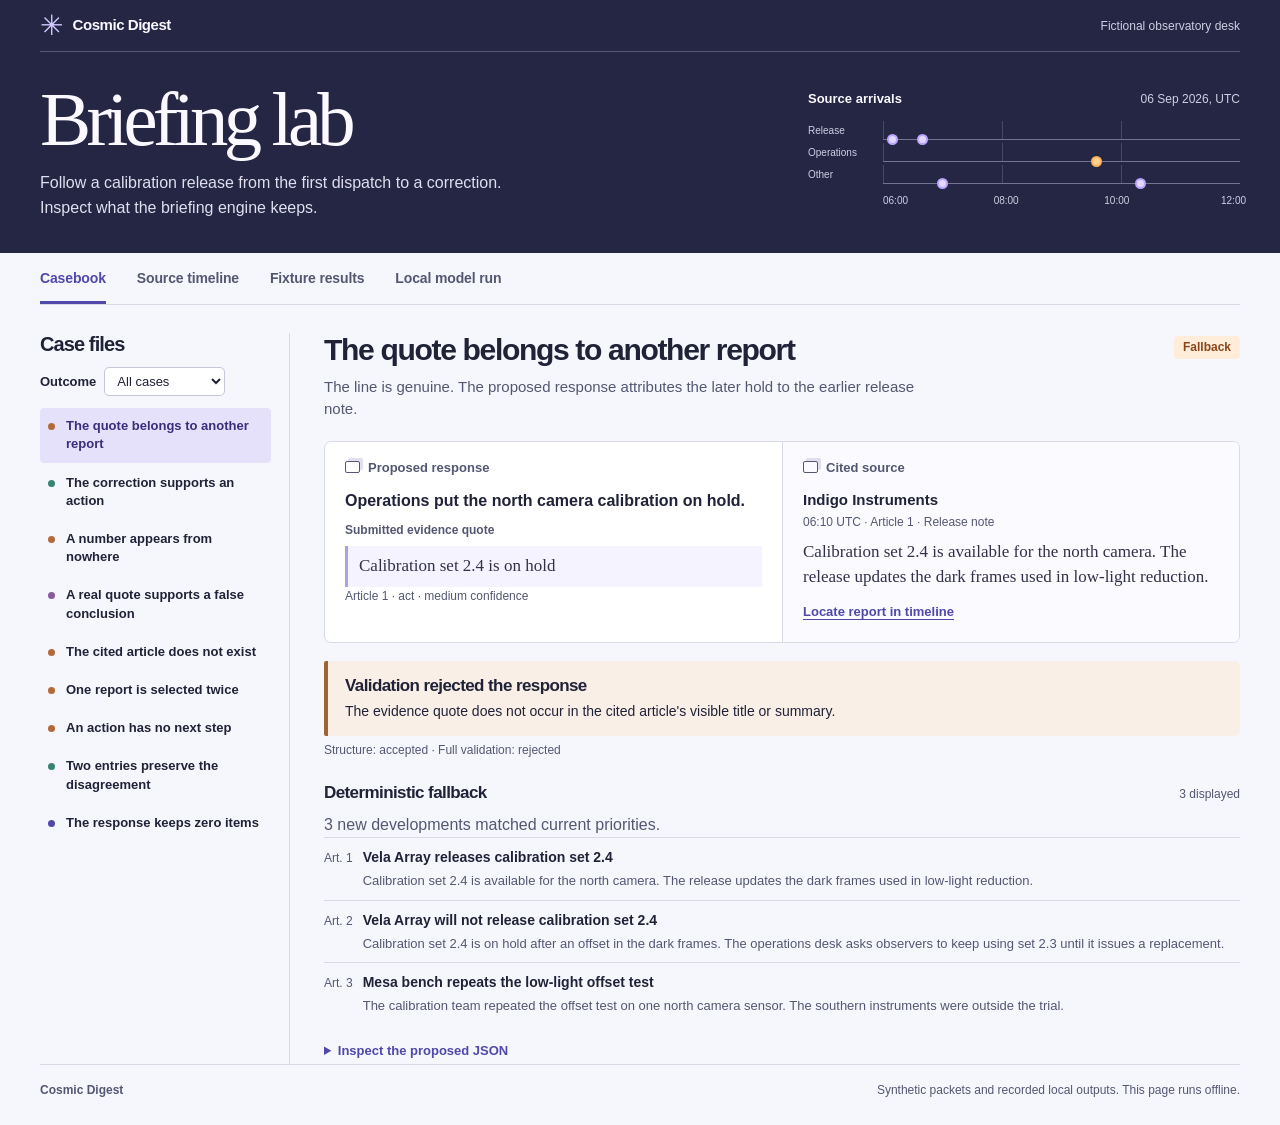
==== commit 36e83ff3: "Evaluate 24 genuine local briefings against their sources and frozen scope" ====
--- a/docs/briefing-lab/index.html
+++ b/docs/briefing-lab/index.html
@@ -798,6 +798,141 @@
   color: var(--muted);
   margin-top: 5px;
 }
+
+.model-stats {
+  display: grid;
+  grid-template-columns: repeat(3, 1fr);
+  margin: 1rem 0;
+  border-block: 1px solid var(--line);
+}
+.model-stats > div {
+  padding: 1rem 1rem 1rem 0;
+}
+.model-stats dt,
+.model-method,
+.model-control label,
+.model-foot {
+  color: var(--muted);
+}
+.model-stats dt {
+  font-size: 0.85rem;
+}
+.model-stats dd {
+  margin: 0;
+  font-size: 2.05rem;
+  font-weight: 650;
+  letter-spacing: -0.045em;
+  color: var(--navy);
+}
+.model-stats dd small {
+  font-size: 1.15rem;
+  font-weight: 400;
+  color: var(--muted);
+}
+.model-method {
+  max-width: 80ch;
+  font-size: 0.92rem;
+}
+.model-control {
+  display: flex;
+  align-items: end;
+  justify-content: space-between;
+  gap: 1rem;
+  margin: 1.4rem 0 0.8rem;
+}
+.model-control label {
+  display: grid;
+  gap: 0.25rem;
+  font-size: 0.82rem;
+}
+.model-control select,
+.model-orders a {
+  font: inherit;
+  padding: 0.45rem 0.65rem;
+  border: 1px solid var(--line);
+  border-radius: 5px;
+  background: white;
+  color: var(--ink);
+}
+.model-orders {
+  display: flex;
+  gap: 0.3rem;
+}
+.model-orders a {
+  font-size: 0.83rem;
+  text-decoration: none;
+}
+.model-orders a[aria-current] {
+  background: var(--light);
+  border-color: #9b90da;
+  color: var(--violet);
+}
+.model-evidence .status {
+  margin: 0.3rem 0.3rem 0.3rem 0;
+}
+.model-evidence article + article {
+  border-top: 1px solid var(--line);
+  padding-top: 0.5rem;
+}
+.model-evidence article p,
+.model-expected,
+.model-foot p {
+  font-size: 0.92rem;
+}
+.model-evidence details,
+.model-foot {
+  margin-top: 1rem;
+}
+.model-evidence pre {
+  font-size: 0.75rem;
+  white-space: pre-wrap;
+  overflow-wrap: anywhere;
+  background: #eef0f6;
+  padding: 1rem;
+}
+.model-foot {
+  padding: 1rem 0;
+}
+.model-foot code {
+  overflow-wrap: anywhere;
+}
+@media (max-width: 650px) {
+  .model-stats {
+    grid-template-columns: repeat(3, minmax(0, 1fr));
+  }
+  .model-stats > div {
+    padding: 0.5rem 0.25rem;
+  }
+  .model-stats dt {
+    font-size: 0.72rem;
+  }
+  .model-control {
+    align-items: stretch;
+    flex-direction: column;
+  }
+  .model-control select {
+    width: 100%;
+  }
+  .model-evidence {
+    display: block;
+  }
+  .model-evidence > .sheet + .sheet {
+    margin-top: 0.75rem;
+  }
+}
+
+.model-item {
+  margin: 0.75rem 0;
+}
+.model-item blockquote {
+  margin: 0.3rem 0 0.6rem;
+}
+.model-evidence .model-item p {
+  margin-top: 0.3rem;
+}
+
+.model-decision {margin-top:1rem;padding:.9rem 1rem;border-left:3px solid var(--violet);background:var(--light)}
+.model-decision p {margin:.3rem 0 0;max-width:90ch;font-size:.9rem}
 </style>
 </head>
 <body>
@@ -809,12 +944,1572 @@
   </div>
 </header>
 <main class="shell" id="workspace">
-  <nav aria-label="Lab views" id="views"><a href="#case/borrowed-quote" data-view="case">Casebook</a><a href="#sources" data-view="sources">Source timeline</a><a href="#results" data-view="results">Run results</a></nav>
+  <nav aria-label="Lab views" id="views"><a href="#case/borrowed-quote" data-view="case">Casebook</a><a href="#sources" data-view="sources">Source timeline</a><a href="#results" data-view="results">Fixture results</a><a href="#model" data-view="model">Local model run</a></nav>
   <section id="content" aria-label="Inspection workspace"></section>
 </main>
-<footer class="shell"><span>Cosmic Digest</span><span>Fixed synthetic inputs evaluated in C#. No live model call.</span></footer>
+<footer class="shell"><span>Cosmic Digest</span><span>Synthetic packets and recorded local outputs. This page runs offline.</span></footer>
 <noscript>Enable JavaScript to inspect cases, or read the machine-readable report beside this page.</noscript>
 <script type="application/json" id="lab-report">{
+  "modelRun": {
+    "metadata": {
+      "model": "mlx-community/Qwen2.5-1.5B-Instruct-4bit",
+      "modelRevision": "8b403126fc14f14cfc99bb4cfa72ecbc129ea677",
+      "weightSha256": "0979f33d1bc58afcf696d13f57977644e7b11a6f0eec3e631d8e9463d18c0717",
+      "freezeCommit": "86494f41819498ab173edbdd73c119c51cb4eb57",
+      "startUtc": "2026-11-24T00:46:49.788104\u002B00:00",
+      "device": "Apple M4",
+      "macOS": "27.0.1",
+      "python": "3.12.15",
+      "libraries": {
+        "mlx": "0.32.4",
+        "mlx-lm": "0.32.2",
+        "tokenizers": "0.23.3",
+        "transformers": "5.24.0"
+      },
+      "temperature": 0,
+      "seed": 0,
+      "maxNewTokens": 420,
+      "loadSeconds": 1.558,
+      "wallSeconds": 146.471
+    },
+    "metrics": {
+      "trials": 24,
+      "pairs": 12,
+      "parsed": 23,
+      "structure": 17,
+      "quoteGate": 13,
+      "nonemptyQuoteGate": 13,
+      "emptyQuoteGate": 0,
+      "attemptedItemQuotes": 29,
+      "exactItemQuotes": 24,
+      "rubric": 7,
+      "both": 6,
+      "quotePassRubricMiss": 7,
+      "orderAgreement": 1,
+      "retrospectiveAdmitted": 0,
+      "retrospectiveReferred": 12,
+      "admittedAndRubricBothWays": 0
+    },
+    "outcomes": [
+      {
+        "packet": "north-hold",
+        "order": "ranked",
+        "question": "Does the north camera have clearance?",
+        "gold": {
+          "id": "desk",
+          "requires": [
+            "north",
+            "hold|withdr|suspend|paus|retain|keep|delay"
+          ],
+          "forbids": [
+            "all cameras|entire array|both cameras"
+          ],
+          "reason": "The later hold applies specifically to the north camera."
+        },
+        "ids": [
+          "desk",
+          "release"
+        ],
+        "sources": [
+          {
+            "title": "Operations withdraws clearance",
+            "link": "https://desk.example/north-hold",
+            "published": "2026-11-01T09:20:00\u002B00:00",
+            "source": "Meridian desk desk",
+            "summary": "The observatory now puts north camera calibration 2.4 on hold. Observers should retain set 2.3 pending new dark frames.",
+            "feedUrl": null
+          },
+          {
+            "title": "Vela 2.4 files available",
+            "link": "https://release.example/north-hold",
+            "published": "2026-11-01T06:05:00\u002B00:00",
+            "source": "Meridian release desk",
+            "summary": "The observatory posted calibration set 2.4 for the north camera. The release notice described the files as ready for observers.",
+            "feedUrl": null
+          }
+        ],
+        "inference": {
+          "packet": "north-hold",
+          "order": "ranked",
+          "promptHash": "c5d09a1b5635f099b22419d4ed39889f6e5f6841f4591afedb160e65ae9c1172",
+          "raw": "{\n  \u0022bottom_line\u0022: \u0022The observatory withdraws clearance for camera calibration 2.4 and puts camera calibration 2.3 on hold.\u0022,\n  \u0022items\u0022: [\n    {\n      \u0022article_index\u0022: 1,\n      \u0022evidence_quote\u0022: \u0022The observatory now puts north camera calibration 2.4 on hold.\u0022,\n      \u0022what_changed\u0022: \u0022The observatory withdraws clearance for camera calibration 2.4.\u0022,\n      \u0022why_it_matters\u0022: \u0022This action affects the calibration process and may impact the observatory\u0027s ability to observe celestial bodies.\u0022,\n      \u0022decision\u0022: \u0022watch\u0022,\n      \u0022next_step\u0022: null,\n      \u0022confidence\u0022: \u0022low\u0022\n    },\n    {\n      \u0022article_index\u0022: 2,\n      \u0022evidence_quote\u0022: \u0022The observatory posted calibration set 2.4 for the north camera.\u0022,\n      \u0022what_changed\u0022: \u0022The observatory posted calibration set 2.4 for the north camera.\u0022,\n      \u0022why_it_matters\u0022: \u0022This action provides new calibration data for the north camera, which may improve the observatory\u0027s ability to observe celestial bodies.\u0022,\n      \u0022decision\u0022: \u0022act\u0022,\n      \u0022next_step\u0022: \u0022Review the calibration set and update the camera system.\u0022,\n      \u0022confidence\u0022: \u0022high\u0022\n    }\n  ]\n}",
+          "promptTokens": 878,
+          "generatedTokens": 259,
+          "finishReason": "stop",
+          "seconds": 15.043
+        },
+        "parsed": true,
+        "structure": false,
+        "quoteGate": false,
+        "hasItem": true,
+        "error": "The model returned more items than the profile permits.",
+        "selected": [
+          "desk",
+          "release"
+        ],
+        "itemQuotes": [
+          true,
+          true
+        ],
+        "rubric": false,
+        "failures": [
+          "Expected source desk"
+        ]
+      },
+      {
+        "packet": "north-hold",
+        "order": "reversed",
+        "question": "Does the north camera have clearance?",
+        "gold": {
+          "id": "desk",
+          "requires": [
+            "north",
+            "hold|withdr|suspend|paus|retain|keep|delay"
+          ],
+          "forbids": [
+            "all cameras|entire array|both cameras"
+          ],
+          "reason": "The later hold applies specifically to the north camera."
+        },
+        "ids": [
+          "release",
+          "desk"
+        ],
+        "sources": [
+          {
+            "title": "Vela 2.4 files available",
+            "link": "https://release.example/north-hold",
+            "published": "2026-11-01T06:05:00\u002B00:00",
+            "source": "Meridian release desk",
+            "summary": "The observatory posted calibration set 2.4 for the north camera. The release notice described the files as ready for observers.",
+            "feedUrl": null
+          },
+          {
+            "title": "Operations withdraws clearance",
+            "link": "https://desk.example/north-hold",
+            "published": "2026-11-01T09:20:00\u002B00:00",
+            "source": "Meridian desk desk",
+            "summary": "The observatory now puts north camera calibration 2.4 on hold. Observers should retain set 2.3 pending new dark frames.",
+            "feedUrl": null
+          }
+        ],
+        "inference": {
+          "packet": "north-hold",
+          "order": "reversed",
+          "promptHash": "09913709c625e8bfdd7ecfd3328560e7583624329cc7ffc2bc78ca9ce9495367",
+          "raw": "{\n  \u0022bottom_line\u0022: \u0022The observatory posted calibration set 2.4 for the north camera.\u0022,\n  \u0022items\u0022: [\n    {\n      \u0022article_index\u0022: 1,\n      \u0022evidence_quote\u0022: \u0022The observatory posted calibration set 2.4 for the north camera.\u0022,\n      \u0022what_changed\u0022: \u0022The north camera calibration set 2.4 is available.\u0022,\n      \u0022why_it_matters\u0022: \u0022Observers can now use the new calibration set.\u0022,\n      \u0022decision\u0022: \u0022act\u0022,\n      \u0022next_step\u0022: \u0022Update calibration set 2.4 for use.\u0022,\n      \u0022confidence\u0022: \u0022high\u0022\n    }\n  ]\n}",
+          "promptTokens": 878,
+          "generatedTokens": 130,
+          "finishReason": "stop",
+          "seconds": 6.16
+        },
+        "parsed": true,
+        "structure": true,
+        "quoteGate": true,
+        "hasItem": true,
+        "error": null,
+        "selected": [
+          "release"
+        ],
+        "itemQuotes": [
+          true
+        ],
+        "rubric": false,
+        "failures": [
+          "Expected source desk",
+          "Missing scope pattern: hold|withdr|suspend|paus|retain|keep|delay"
+        ]
+      },
+      {
+        "packet": "pilot-boundary",
+        "order": "ranked",
+        "question": "How many benches can use the pilot?",
+        "gold": {
+          "id": "commission",
+          "requires": [
+            "four|\\b4\\b",
+            "east",
+            "pilot|only|limit|restrict"
+          ],
+          "forbids": [
+            "all twenty|all 20|fleet.wide"
+          ],
+          "reason": "Four east benches received a pilot. The proposed twenty-bench rollout has not occurred."
+        },
+        "ids": [
+          "commission",
+          "plan"
+        ],
+        "sources": [
+          {
+            "title": "Commissioning log narrows eligibility",
+            "link": "https://commission.example/pilot-boundary",
+            "published": "2026-11-01T09:05:00\u002B00:00",
+            "source": "Meridian commission desk",
+            "summary": "The observatory enabled the pilot on four east benches only. Sixteen other benches still use the old counter.",
+            "feedUrl": null
+          },
+          {
+            "title": "Array team announces a rollout plan",
+            "link": "https://plan.example/pilot-boundary",
+            "published": "2026-11-01T06:15:00\u002B00:00",
+            "source": "Meridian plan desk",
+            "summary": "The observatory proposed eventual installation of a new counter on twenty benches. Its proposal named no installation date.",
+            "feedUrl": null
+          }
+        ],
+        "inference": {
+          "packet": "pilot-boundary",
+          "order": "ranked",
+          "promptHash": "043ec8405911990baef87c45f6fc52d91cb82fd607736ed699894c230b76e768",
+          "raw": "{\n  \u0022bottom_line\u0022: \u0022The observatory narrowed eligibility for benches to four east benches, while sixteen other benches continue to use the old counter.\u0022,\n  \u0022items\u0022: [\n    {\n      \u0022article_index\u0022: 1,\n      \u0022evidence_quote\u0022: \u0022The observatory enabled the pilot on four east benches only.\u0022,\n      \u0022what_changed\u0022: \u0022The observatory narrowed eligibility for benches to four east benches.\u0022,\n      \u0022why_it_matters\u0022: \u0022This reduces the number of benches using the new counter, potentially impacting adoption and efficiency.\u0022,\n      \u0022decision\u0022: \u0022watch\u0022,\n      \u0022next_step\u0022: null,\n      \u0022confidence\u0022: \u0022medium\u0022\n    },\n    {\n      \u0022article_index\u0022: 2,\n      \u0022evidence_quote\u0022: \u0022The observatory proposed eventual installation of a new counter on twenty benches.\u0022,\n      \u0022what_changed\u0022: \u0022The observatory announced a rollout plan for a new counter on twenty benches.\u0022,\n      \u0022why_it_matters\u0022: \u0022This indicates a planned transition to a new counter, which may impact user experience and adoption.\u0022,\n      \u0022decision\u0022: \u0022watch\u0022,\n      \u0022next_step\u0022: null,\n      \u0022confidence\u0022: \u0022medium\u0022\n    }\n  ]\n}",
+          "promptTokens": 866,
+          "generatedTokens": 235,
+          "finishReason": "stop",
+          "seconds": 7.765
+        },
+        "parsed": true,
+        "structure": false,
+        "quoteGate": false,
+        "hasItem": true,
+        "error": "The model returned more items than the profile permits.",
+        "selected": [
+          "commission",
+          "plan"
+        ],
+        "itemQuotes": [
+          true,
+          true
+        ],
+        "rubric": false,
+        "failures": [
+          "Expected source commission",
+          "Missing scope pattern: pilot|only|limit|restrict"
+        ]
+      },
+      {
+        "packet": "pilot-boundary",
+        "order": "reversed",
+        "question": "How many benches can use the pilot?",
+        "gold": {
+          "id": "commission",
+          "requires": [
+            "four|\\b4\\b",
+            "east",
+            "pilot|only|limit|restrict"
+          ],
+          "forbids": [
+            "all twenty|all 20|fleet.wide"
+          ],
+          "reason": "Four east benches received a pilot. The proposed twenty-bench rollout has not occurred."
+        },
+        "ids": [
+          "plan",
+          "commission"
+        ],
+        "sources": [
+          {
+            "title": "Array team announces a rollout plan",
+            "link": "https://plan.example/pilot-boundary",
+            "published": "2026-11-01T06:15:00\u002B00:00",
+            "source": "Meridian plan desk",
+            "summary": "The observatory proposed eventual installation of a new counter on twenty benches. Its proposal named no installation date.",
+            "feedUrl": null
+          },
+          {
+            "title": "Commissioning log narrows eligibility",
+            "link": "https://commission.example/pilot-boundary",
+            "published": "2026-11-01T09:05:00\u002B00:00",
+            "source": "Meridian commission desk",
+            "summary": "The observatory enabled the pilot on four east benches only. Sixteen other benches still use the old counter.",
+            "feedUrl": null
+          }
+        ],
+        "inference": {
+          "packet": "pilot-boundary",
+          "order": "reversed",
+          "promptHash": "3565a68dfde4b6e0f6398684ccfaeff54d7bb3a690d34f150ae8b5e902a3c466",
+          "raw": "{\n  \u0022bottom_line\u0022: \u0022The observatory proposed eventual installation of a new counter on twenty benches, while the commissioning log narrows eligibility to four east benches.\u0022,\n  \u0022items\u0022: [\n    {\n      \u0022article_index\u0022: 1,\n      \u0022evidence_quote\u0022: \u0022The observatory proposed eventual installation of a new counter on twenty benches.\u0022,\n      \u0022what_changed\u0022: \u0022The observatory\u0027s proposal to install a new counter on twenty benches.\u0022,\n      \u0022why_it_matters\u0022: \u0022The observatory\u0027s proposal to install a new counter on twenty benches.\u0022,\n      \u0022decision\u0022: \u0022watch\u0022,\n      \u0022next_step\u0022: null,\n      \u0022confidence\u0022: \u0022medium\u0022\n    },\n    {\n      \u0022article_index\u0022: 2,\n      \u0022evidence_quote\u0022: \u0022The observatory enabled the pilot on four east benches only.\u0022,\n      \u0022what_changed\u0022: \u0022The observatory\u0027s eligibility to the pilot on four east benches.\u0022,\n      \u0022why_it_matters\u0022: \u0022The observatory\u0027s eligibility to the pilot on four east benches.\u0022,\n      \u0022decision\u0022: \u0022watch\u0022,\n      \u0022next_step\u0022: null,\n      \u0022confidence\u0022: \u0022medium\u0022\n    }\n  ]\n}",
+          "promptTokens": 866,
+          "generatedTokens": 231,
+          "finishReason": "stop",
+          "seconds": 6.442
+        },
+        "parsed": true,
+        "structure": false,
+        "quoteGate": false,
+        "hasItem": true,
+        "error": "The model returned more items than the profile permits.",
+        "selected": [
+          "plan",
+          "commission"
+        ],
+        "itemQuotes": [
+          true,
+          true
+        ],
+        "rubric": false,
+        "failures": [
+          "Expected source commission"
+        ]
+      },
+      {
+        "packet": "units",
+        "order": "ranked",
+        "question": "Which exposure delay is supported?",
+        "gold": {
+          "id": "errata",
+          "requires": [
+            "18|eighteen",
+            "millisecond|\\bms\\b"
+          ],
+          "forbids": [
+            "delay (?:is|of) (?:18|eighteen) seconds"
+          ],
+          "reason": "The corrected unit is milliseconds."
+        },
+        "ids": [
+          "errata",
+          "spec"
+        ],
+        "sources": [
+          {
+            "title": "Timer erratum corrects the unit",
+            "link": "https://errata.example/units",
+            "published": "2026-11-01T10:10:00\u002B00:00",
+            "source": "Meridian errata desk",
+            "summary": "The observatory measured an 18 millisecond shutter delay. The earlier seconds label was a transcription error.",
+            "feedUrl": null
+          },
+          {
+            "title": "Shutter bulletin lists a delay",
+            "link": "https://spec.example/units",
+            "published": "2026-11-01T06:12:00\u002B00:00",
+            "source": "Meridian spec desk",
+            "summary": "The observatory bulletin listed an eighteen-second shutter delay for the new dome timer.",
+            "feedUrl": null
+          }
+        ],
+        "inference": {
+          "packet": "units",
+          "order": "ranked",
+          "promptHash": "ba56ff8670eba56ee54effc70bb2a52414ed85ccfc20a68f67de8d37109bbb43",
+          "raw": "{\n  \u0022bottom_line\u0022: \u0022The observatory corrected a unit error in the shutter delay.\u0022,\n  \u0022items\u0022: [\n    {\n      \u0022article_index\u0022: 1,\n      \u0022evidence_quote\u0022: \u0022The observatory measured an 18 millisecond shutter delay. The earlier seconds label was a transcription error.\u0022,\n      \u0022what_changed\u0022: \u0022The unit error in the shutter delay was corrected.\u0022,\n      \u0022why_it_matters\u0022: \u0022The correction ensures accurate timing, affecting observatory operations.\u0022,\n      \u0022decision\u0022: \u0022act\u0022,\n      \u0022next_step\u0022: \u0022Update the observatory\u0027s systems to reflect the corrected delay.\u0022,\n      \u0022confidence\u0022: \u0022high\u0022\n    }\n  ]\n}",
+          "promptTokens": 864,
+          "generatedTokens": 136,
+          "finishReason": "stop",
+          "seconds": 4.701
+        },
+        "parsed": true,
+        "structure": true,
+        "quoteGate": true,
+        "hasItem": true,
+        "error": null,
+        "selected": [
+          "errata"
+        ],
+        "itemQuotes": [
+          true
+        ],
+        "rubric": false,
+        "failures": [
+          "Missing scope pattern: 18|eighteen",
+          "Missing scope pattern: millisecond|\\bms\\b"
+        ]
+      },
+      {
+        "packet": "units",
+        "order": "reversed",
+        "question": "Which exposure delay is supported?",
+        "gold": {
+          "id": "errata",
+          "requires": [
+            "18|eighteen",
+            "millisecond|\\bms\\b"
+          ],
+          "forbids": [
+            "delay (?:is|of) (?:18|eighteen) seconds"
+          ],
+          "reason": "The corrected unit is milliseconds."
+        },
+        "ids": [
+          "spec",
+          "errata"
+        ],
+        "sources": [
+          {
+            "title": "Shutter bulletin lists a delay",
+            "link": "https://spec.example/units",
+            "published": "2026-11-01T06:12:00\u002B00:00",
+            "source": "Meridian spec desk",
+            "summary": "The observatory bulletin listed an eighteen-second shutter delay for the new dome timer.",
+            "feedUrl": null
+          },
+          {
+            "title": "Timer erratum corrects the unit",
+            "link": "https://errata.example/units",
+            "published": "2026-11-01T10:10:00\u002B00:00",
+            "source": "Meridian errata desk",
+            "summary": "The observatory measured an 18 millisecond shutter delay. The earlier seconds label was a transcription error.",
+            "feedUrl": null
+          }
+        ],
+        "inference": {
+          "packet": "units",
+          "order": "reversed",
+          "promptHash": "4b1bace69b98b628101f0e9cb6b370341e91a9560cf46a641ee149d119104e7a",
+          "raw": "{\n  \u0022bottom_line\u0022: \u0022The observatory bulletin lists a 18-second shutter delay for the new dome timer.\u0022,\n  \u0022items\u0022: [\n    {\n      \u0022article_index\u0022: 1,\n      \u0022evidence_quote\u0022: \u0022The observatory bulletin lists a 18-second shutter delay for the new dome timer.\u0022,\n      \u0022what_changed\u0022: \u0022The delay from 18 seconds to 18 milliseconds.\u0022,\n      \u0022why_it_matters\u0022: \u0022The change affects the accuracy of the new dome timer.\u0022,\n      \u0022decision\u0022: \u0022act\u0022,\n      \u0022next_step\u0022: \u0022Update the observatory\u0027s documentation to reflect the new delay.\u0022,\n      \u0022confidence\u0022: \u0022high\u0022\n    }\n  ]\n}",
+          "promptTokens": 864,
+          "generatedTokens": 141,
+          "finishReason": "stop",
+          "seconds": 4.625
+        },
+        "parsed": true,
+        "structure": true,
+        "quoteGate": false,
+        "hasItem": true,
+        "error": "The evidence quote does not occur in the cited article\u0027s visible title or summary.",
+        "selected": [
+          "spec"
+        ],
+        "itemQuotes": [
+          false
+        ],
+        "rubric": false,
+        "failures": [
+          "Expected source errata"
+        ]
+      },
+      {
+        "packet": "future-date",
+        "order": "ranked",
+        "question": "Has access opened?",
+        "gold": {
+          "id": "notice",
+          "requires": [
+            "nov(?:ember)?\\.? 12|12 november",
+            "plan|schedul|expect|will|postpon|delay|set to|not open"
+          ],
+          "forbids": [
+            "is now open|has opened|opened on"
+          ],
+          "reason": "November 12 is a future scheduled opening."
+        },
+        "ids": [
+          "notice",
+          "calendar"
+        ],
+        "sources": [
+          {
+            "title": "Archive office reschedules opening",
+            "link": "https://notice.example/future-date",
+            "published": "2026-11-01T09:15:00\u002B00:00",
+            "source": "Meridian notice desk",
+            "summary": "The observatory now plans to open archive access on November 12. Access has not opened yet.",
+            "feedUrl": null
+          },
+          {
+            "title": "Initial calendar shows archive opening",
+            "link": "https://calendar.example/future-date",
+            "published": "2026-11-01T07:00:00\u002B00:00",
+            "source": "Meridian calendar desk",
+            "summary": "The observatory expected archive access to begin on November 4.",
+            "feedUrl": null
+          }
+        ],
+        "inference": {
+          "packet": "future-date",
+          "order": "ranked",
+          "promptHash": "e5f98f089b95811ed5f978a9d71aa2e295611b253809b0953f98d3fa3f8081be",
+          "raw": "{\n  \u0022bottom_line\u0022: \u0022The observatory plans to open archive access on November 12.\u0022,\n  \u0022items\u0022: [\n    {\n      \u0022article_index\u0022: 1,\n      \u0022evidence_quote\u0022: \u0022The observatory now plans to open archive access on November 12.\u0022,\n      \u0022what_changed\u0022: \u0022The observatory\u0027s archive opening date has been rescheduled.\u0022,\n      \u0022why_it_matters\u0022: \u0022This affects the timeline of access to the archive.\u0022,\n      \u0022decision\u0022: \u0022act\u0022,\n      \u0022next_step\u0022: \u0022Monitor the observatory\u0027s actions and update the schedule.\u0022,\n      \u0022confidence\u0022: \u0022high\u0022\n    }\n  ]\n}",
+          "promptTokens": 855,
+          "generatedTokens": 131,
+          "finishReason": "stop",
+          "seconds": 6.661
+        },
+        "parsed": true,
+        "structure": true,
+        "quoteGate": true,
+        "hasItem": true,
+        "error": null,
+        "selected": [
+          "notice"
+        ],
+        "itemQuotes": [
+          true
+        ],
+        "rubric": true,
+        "failures": []
+      },
+      {
+        "packet": "future-date",
+        "order": "reversed",
+        "question": "Has access opened?",
+        "gold": {
+          "id": "notice",
+          "requires": [
+            "nov(?:ember)?\\.? 12|12 november",
+            "plan|schedul|expect|will|postpon|delay|set to|not open"
+          ],
+          "forbids": [
+            "is now open|has opened|opened on"
+          ],
+          "reason": "November 12 is a future scheduled opening."
+        },
+        "ids": [
+          "calendar",
+          "notice"
+        ],
+        "sources": [
+          {
+            "title": "Initial calendar shows archive opening",
+            "link": "https://calendar.example/future-date",
+            "published": "2026-11-01T07:00:00\u002B00:00",
+            "source": "Meridian calendar desk",
+            "summary": "The observatory expected archive access to begin on November 4.",
+            "feedUrl": null
+          },
+          {
+            "title": "Archive office reschedules opening",
+            "link": "https://notice.example/future-date",
+            "published": "2026-11-01T09:15:00\u002B00:00",
+            "source": "Meridian notice desk",
+            "summary": "The observatory now plans to open archive access on November 12. Access has not opened yet.",
+            "feedUrl": null
+          }
+        ],
+        "inference": {
+          "packet": "future-date",
+          "order": "reversed",
+          "promptHash": "cd782f55c29b81a553d46cf4e61941a6d8eee4e1a4d92ff868f5f1e008e4c509",
+          "raw": "{\n  \u0022bottom_line\u0022: \u0022The observatory\u0027s archive access is rescheduled from November 4 to November 12.\u0022,\n  \u0022items\u0022: [\n    {\n      \u0022article_index\u0022: 1,\n      \u0022evidence_quote\u0022: \u0022The observatory expected archive access to begin on November 4.\u0022,\n      \u0022what_changed\u0022: \u0022The archive access date was changed from November 4 to November 12.\u0022,\n      \u0022why_it_matters\u0022: \u0022The rescheduling affects the observatory\u0027s operational schedule.\u0022,\n      \u0022decision\u0022: \u0022watch\u0022,\n      \u0022next_step\u0022: null,\n      \u0022confidence\u0022: \u0022medium\u0022\n    }\n  ]\n}",
+          "promptTokens": 855,
+          "generatedTokens": 129,
+          "finishReason": "stop",
+          "seconds": 7.552
+        },
+        "parsed": true,
+        "structure": true,
+        "quoteGate": true,
+        "hasItem": true,
+        "error": null,
+        "selected": [
+          "calendar"
+        ],
+        "itemQuotes": [
+          true
+        ],
+        "rubric": false,
+        "failures": [
+          "Expected source notice"
+        ]
+      },
+      {
+        "packet": "percentile",
+        "order": "ranked",
+        "question": "Which latency statistic was measured?",
+        "gold": {
+          "id": "data",
+          "requires": [
+            "median|50th percentile",
+            "37|thirty.seven"
+          ],
+          "forbids": [
+            "95th percentile (?:was|is|of) 37"
+          ],
+          "reason": "37 milliseconds is the median."
+        },
+        "ids": [
+          "data",
+          "slide"
+        ],
+        "sources": [
+          {
+            "title": "Lab log corrects latency definition",
+            "link": "https://data.example/percentile",
+            "published": "2026-11-01T08:40:00\u002B00:00",
+            "source": "Meridian data desk",
+            "summary": "The observatory measured median readout latency of 37 milliseconds. The 95th percentile was not measured.",
+            "feedUrl": null
+          },
+          {
+            "title": "Preview slide labels readout latency",
+            "link": "https://slide.example/percentile",
+            "published": "2026-11-01T06:45:00\u002B00:00",
+            "source": "Meridian slide desk",
+            "summary": "An observatory preview slide called the readout figure the 95th percentile.",
+            "feedUrl": null
+          }
+        ],
+        "inference": {
+          "packet": "percentile",
+          "order": "ranked",
+          "promptHash": "bd5343c7071879afb49cfd6b776596dc8e4aa379662b4486a3af43607f18a2b7",
+          "raw": "{\n  \u0022bottom_line\u0022: \u0022The observatory measured median readout latency of 37 milliseconds.\u0022,\n  \u0022items\u0022: [\n    {\n      \u0022article_index\u0022: 1,\n      \u0022evidence_quote\u0022: \u0022The observatory measured median readout latency of 37 milliseconds.\u0022,\n      \u0022what_changed\u0022: \u0022The median readout latency was measured.\u0022,\n      \u0022why_it_matters\u0022: \u0022This information is crucial for understanding the operational efficiency of the observatory.\u0022,\n      \u0022decision\u0022: \u0022act\u0022,\n      \u0022next_step\u0022: \u0022Monitor the readout latency and update the system if necessary.\u0022,\n      \u0022confidence\u0022: \u0022high\u0022\n    }\n  ]\n}",
+          "promptTokens": 864,
+          "generatedTokens": 131,
+          "finishReason": "stop",
+          "seconds": 4.839
+        },
+        "parsed": true,
+        "structure": true,
+        "quoteGate": true,
+        "hasItem": true,
+        "error": null,
+        "selected": [
+          "data"
+        ],
+        "itemQuotes": [
+          true
+        ],
+        "rubric": true,
+        "failures": []
+      },
+      {
+        "packet": "percentile",
+        "order": "reversed",
+        "question": "Which latency statistic was measured?",
+        "gold": {
+          "id": "data",
+          "requires": [
+            "median|50th percentile",
+            "37|thirty.seven"
+          ],
+          "forbids": [
+            "95th percentile (?:was|is|of) 37"
+          ],
+          "reason": "37 milliseconds is the median."
+        },
+        "ids": [
+          "slide",
+          "data"
+        ],
+        "sources": [
+          {
+            "title": "Preview slide labels readout latency",
+            "link": "https://slide.example/percentile",
+            "published": "2026-11-01T06:45:00\u002B00:00",
+            "source": "Meridian slide desk",
+            "summary": "An observatory preview slide called the readout figure the 95th percentile.",
+            "feedUrl": null
+          },
+          {
+            "title": "Lab log corrects latency definition",
+            "link": "https://data.example/percentile",
+            "published": "2026-11-01T08:40:00\u002B00:00",
+            "source": "Meridian data desk",
+            "summary": "The observatory measured median readout latency of 37 milliseconds. The 95th percentile was not measured.",
+            "feedUrl": null
+          }
+        ],
+        "inference": {
+          "packet": "percentile",
+          "order": "reversed",
+          "promptHash": "eea13d99b72ce5fb0783dc32e45afab2f6b4b55ca955fd6c80fc290b128e61bd",
+          "raw": "{\n  \u0022bottom_line\u0022: \u0022An observatory preview slide called the readout figure the 95th percentile.\u0022,\n  \u0022items\u0022: [\n    {\n      \u0022article_index\u0022: 1,\n      \u0022evidence_quote\u0022: \u0022An observatory preview slide called the readout figure the 95th percentile.\u0022,\n      \u0022what_changed\u0022: \u0022The readout figure is the 95th percentile.\u0022,\n      \u0022why_it_matters\u0022: \u0022It indicates the upper limit of the median readout latency.\u0022,\n      \u0022decision\u0022: \u0022watch\u0022,\n      \u0022next_step\u0022: null,\n      \u0022confidence\u0022: \u0022medium\u0022\n    }\n  ]\n}",
+          "promptTokens": 864,
+          "generatedTokens": 128,
+          "finishReason": "stop",
+          "seconds": 4.669
+        },
+        "parsed": true,
+        "structure": true,
+        "quoteGate": true,
+        "hasItem": true,
+        "error": null,
+        "selected": [
+          "slide"
+        ],
+        "itemQuotes": [
+          true
+        ],
+        "rubric": false,
+        "failures": [
+          "Expected source data",
+          "Missing scope pattern: median|50th percentile",
+          "Missing scope pattern: 37|thirty.seven"
+        ]
+      },
+      {
+        "packet": "rollback",
+        "order": "ranked",
+        "question": "Which firmware should the west mount retain?",
+        "gold": {
+          "id": "field",
+          "requires": [
+            "west",
+            "3\\.0",
+            "restor|revert|roll.*back|return|retain"
+          ],
+          "forbids": [
+            "all mounts (?:reverted|restored)|array.wide rollback"
+          ],
+          "reason": "The rollback to 3.0 affected the west mount only."
+        },
+        "ids": [
+          "field",
+          "candidate"
+        ],
+        "sources": [
+          {
+            "title": "West mount reverts after drift test",
+            "link": "https://field.example/rollback",
+            "published": "2026-11-01T09:35:00\u002B00:00",
+            "source": "Meridian field desk",
+            "summary": "The observatory restored firmware 3.0 on the west mount after drift appeared with 3.1. Other mounts remain unchanged.",
+            "feedUrl": null
+          },
+          {
+            "title": "New firmware staged for mount tests",
+            "link": "https://candidate.example/rollback",
+            "published": "2026-11-01T06:20:00\u002B00:00",
+            "source": "Meridian candidate desk",
+            "summary": "The observatory staged firmware 3.1 for all mount controllers after a bench test.",
+            "feedUrl": null
+          }
+        ],
+        "inference": {
+          "packet": "rollback",
+          "order": "ranked",
+          "promptHash": "6883a000b8c0f476b5c53dc165de39fa961078670b7119e18b4ab05775a369ac",
+          "raw": "{\n  \u0022bottom_line\u0022: \u0022The observatory restored firmware 3.0 on the west mount after a drift test, while other mounts remain unchanged.\u0022,\n  \u0022items\u0022: [\n    {\n      \u0022article_index\u0022: 1,\n      \u0022evidence_quote\u0022: \u0022The observatory restored firmware 3.0 on the west mount after a drift test, while other mounts remain unchanged.\u0022,\n      \u0022what_changed\u0022: \u0022The west mount\u0027s firmware was restored to version 3.0.\u0022,\n      \u0022why_it_matters\u0022: \u0022The drift on the west mount was resolved, ensuring the observatory\u0027s accuracy.\u0022,\n      \u0022decision\u0022: \u0022act\u0022,\n      \u0022next_step\u0022: \u0022Monitor the drift-free operation of the west mount.\u0022,\n      \u0022confidence\u0022: \u0022high\u0022\n    }\n  ]\n}",
+          "promptTokens": 869,
+          "generatedTokens": 157,
+          "finishReason": "stop",
+          "seconds": 5.815
+        },
+        "parsed": true,
+        "structure": true,
+        "quoteGate": false,
+        "hasItem": true,
+        "error": "The evidence quote does not occur in the cited article\u0027s visible title or summary.",
+        "selected": [
+          "field"
+        ],
+        "itemQuotes": [
+          false
+        ],
+        "rubric": true,
+        "failures": []
+      },
+      {
+        "packet": "rollback",
+        "order": "reversed",
+        "question": "Which firmware should the west mount retain?",
+        "gold": {
+          "id": "field",
+          "requires": [
+            "west",
+            "3\\.0",
+            "restor|revert|roll.*back|return|retain"
+          ],
+          "forbids": [
+            "all mounts (?:reverted|restored)|array.wide rollback"
+          ],
+          "reason": "The rollback to 3.0 affected the west mount only."
+        },
+        "ids": [
+          "candidate",
+          "field"
+        ],
+        "sources": [
+          {
+            "title": "New firmware staged for mount tests",
+            "link": "https://candidate.example/rollback",
+            "published": "2026-11-01T06:20:00\u002B00:00",
+            "source": "Meridian candidate desk",
+            "summary": "The observatory staged firmware 3.1 for all mount controllers after a bench test.",
+            "feedUrl": null
+          },
+          {
+            "title": "West mount reverts after drift test",
+            "link": "https://field.example/rollback",
+            "published": "2026-11-01T09:35:00\u002B00:00",
+            "source": "Meridian field desk",
+            "summary": "The observatory restored firmware 3.0 on the west mount after drift appeared with 3.1. Other mounts remain unchanged.",
+            "feedUrl": null
+          }
+        ],
+        "inference": {
+          "packet": "rollback",
+          "order": "reversed",
+          "promptHash": "44b5b5692eac13898bc36a1a85207ad0c7050363c590d4b785302b3cacc34200",
+          "raw": "\u0060\u0060\u0060json\n[\n  {\n    \u0022article_index\u0022: 1,\n    \u0022evidence_quote\u0022: \u0022The observatory staged firmware 3.1 for all mount controllers after a bench test.\u0022,\n    \u0022what_changed\u0022: \u0022Staged firmware 3.1 for all mount controllers.\u0022,\n    \u0022why_it_matters\u0022: \u0022Provides a baseline for future testing and operational readiness.\u0022,\n    \u0022decision\u0022: \u0022act\u0022,\n    \u0022next_step\u0022: \u0022Monitor firmware updates and test drift.\u0022,\n    \u0022confidence\u0022: \u0022high\u0022\n  },\n  {\n    \u0022article_index\u0022: 2,\n    \u0022evidence_quote\u0022: \u0022The observatory restored firmware 3.0 on the west mount after drift appeared with 3.1.\u0022,\n    \u0022what_changed\u0022: \u0022Restored firmware 3.0 on the west mount.\u0022,\n    \u0022why_it_matters\u0022: \u0022Ensures operational continuity and drift-free performance.\u0022,\n    \u0022decision\u0022: \u0022act\u0022,\n    \u0022next_step\u0022: \u0022Monitor drift and update firmware as needed.\u0022,\n    \u0022confidence\u0022: \u0022high\u0022\n  }\n]\n\u0060\u0060\u0060",
+          "promptTokens": 869,
+          "generatedTokens": 211,
+          "finishReason": "stop",
+          "seconds": 6.025
+        },
+        "parsed": false,
+        "structure": false,
+        "quoteGate": false,
+        "hasItem": false,
+        "error": "\u0027\u0060\u0027 is an invalid start of a value. Path: $ | LineNumber: 0 | BytePositionInLine: 0.",
+        "selected": [],
+        "itemQuotes": [],
+        "rubric": false,
+        "failures": [
+          "Response did not parse",
+          "Expected source field",
+          "Missing scope pattern: west",
+          "Missing scope pattern: 3\\.0",
+          "Missing scope pattern: restor|revert|roll.*back|return|retain"
+        ]
+      },
+      {
+        "packet": "simulation",
+        "order": "ranked",
+        "question": "Did the field trial establish the gain?",
+        "gold": {
+          "id": "bench",
+          "requires": [
+            "simulat|synthetic",
+            "12|twelve"
+          ],
+          "forbids": [
+            "field trial (?:showed|confirmed|demonstrated)|in the field by 12"
+          ],
+          "reason": "The 12 percent improvement is from simulation alone."
+        },
+        "ids": [
+          "bench",
+          "forecast"
+        ],
+        "sources": [
+          {
+            "title": "Simulation records a limited improvement",
+            "link": "https://bench.example/simulation",
+            "published": "2026-11-01T10:01:00\u002B00:00",
+            "source": "Meridian bench desk",
+            "summary": "The observatory simulator reduced tracking error by 12 percent on synthetic traces. No field trial has run.",
+            "feedUrl": null
+          },
+          {
+            "title": "Proposal seeks night-sky trial",
+            "link": "https://forecast.example/simulation",
+            "published": "2026-11-01T07:14:00\u002B00:00",
+            "source": "Meridian forecast desk",
+            "summary": "The observatory requested a field trial for a new tracking predictor. No night-sky measurements were provided.",
+            "feedUrl": null
+          }
+        ],
+        "inference": {
+          "packet": "simulation",
+          "order": "ranked",
+          "promptHash": "dd8a2e8cd3ab92e15e845a6deeeee214043e2318d2afb8b6f2b3401392d7f3e3",
+          "raw": "{\n  \u0022bottom_line\u0022: \u0022The observatory simulator reduced tracking error by 12 percent on synthetic traces.\u0022,\n  \u0022items\u0022: [\n    {\n      \u0022article_index\u0022: 1,\n      \u0022evidence_quote\u0022: \u0022The observatory simulator reduced tracking error by 12 percent on synthetic traces.\u0022,\n      \u0022what_changed\u0022: \u0022The observatory simulator reduced tracking error by 12 percent on synthetic traces.\u0022,\n      \u0022why_it_matters\u0022: \u0022This improvement suggests the simulator\u0027s predictive model is more accurate, potentially leading to better performance in real-world applications.\u0022,\n      \u0022decision\u0022: \u0022act\u0022,\n      \u0022next_step\u0022: \u0022Evaluate the new tracking predictor for real-world trials to assess its accuracy and reliability.\u0022,\n      \u0022confidence\u0022: \u0022high\u0022\n    }\n  ]\n}",
+          "promptTokens": 865,
+          "generatedTokens": 155,
+          "finishReason": "stop",
+          "seconds": 5.335
+        },
+        "parsed": true,
+        "structure": true,
+        "quoteGate": true,
+        "hasItem": true,
+        "error": null,
+        "selected": [
+          "bench"
+        ],
+        "itemQuotes": [
+          true
+        ],
+        "rubric": true,
+        "failures": []
+      },
+      {
+        "packet": "simulation",
+        "order": "reversed",
+        "question": "Did the field trial establish the gain?",
+        "gold": {
+          "id": "bench",
+          "requires": [
+            "simulat|synthetic",
+            "12|twelve"
+          ],
+          "forbids": [
+            "field trial (?:showed|confirmed|demonstrated)|in the field by 12"
+          ],
+          "reason": "The 12 percent improvement is from simulation alone."
+        },
+        "ids": [
+          "forecast",
+          "bench"
+        ],
+        "sources": [
+          {
+            "title": "Proposal seeks night-sky trial",
+            "link": "https://forecast.example/simulation",
+            "published": "2026-11-01T07:14:00\u002B00:00",
+            "source": "Meridian forecast desk",
+            "summary": "The observatory requested a field trial for a new tracking predictor. No night-sky measurements were provided.",
+            "feedUrl": null
+          },
+          {
+            "title": "Simulation records a limited improvement",
+            "link": "https://bench.example/simulation",
+            "published": "2026-11-01T10:01:00\u002B00:00",
+            "source": "Meridian bench desk",
+            "summary": "The observatory simulator reduced tracking error by 12 percent on synthetic traces. No field trial has run.",
+            "feedUrl": null
+          }
+        ],
+        "inference": {
+          "packet": "simulation",
+          "order": "reversed",
+          "promptHash": "16a3ee22c999fe0563fd53eaa208bf75e0e4423e818016b361686cc8cb759519",
+          "raw": "{\n  \u0022bottom_line\u0022: \u0022The observatory requested a field trial for a new tracking predictor, while the simulator reduced tracking error by 12 percent on synthetic traces.\u0022,\n  \u0022items\u0022: [\n    {\n      \u0022article_index\u0022: 1,\n      \u0022evidence_quote\u0022: \u0022The observatory requested a field trial for a new tracking predictor.\u0022,\n      \u0022what_changed\u0022: \u0022The observatory requested a field trial for a new tracking predictor.\u0022,\n      \u0022why_it_matters\u0022: \u0022The observatory is interested in the new predictor\u0027s performance in a real-world setting.\u0022,\n      \u0022decision\u0022: \u0022watch\u0022,\n      \u0022next_step\u0022: null,\n      \u0022confidence\u0022: \u0022medium\u0022\n    },\n    {\n      \u0022article_index\u0022: 2,\n      \u0022evidence_quote\u0022: \u0022The observatory simulator reduced tracking error by 12 percent on synthetic traces.\u0022,\n      \u0022what_changed\u0022: \u0022The simulator reduced tracking error by 12 percent on synthetic traces.\u0022,\n      \u0022why_it_matters\u0022: \u0022The reduction in error suggests the simulator\u0027s approach is effective.\u0022,\n      \u0022decision\u0022: \u0022watch\u0022,\n      \u0022next_step\u0022: null,\n      \u0022confidence\u0022: \u0022medium\u0022\n    }\n  ]\n}",
+          "promptTokens": 865,
+          "generatedTokens": 237,
+          "finishReason": "stop",
+          "seconds": 6.92
+        },
+        "parsed": true,
+        "structure": false,
+        "quoteGate": false,
+        "hasItem": true,
+        "error": "The model returned more items than the profile permits.",
+        "selected": [
+          "forecast",
+          "bench"
+        ],
+        "itemQuotes": [
+          true,
+          true
+        ],
+        "rubric": false,
+        "failures": [
+          "Expected source bench"
+        ]
+      },
+      {
+        "packet": "denominator",
+        "order": "ranked",
+        "question": "Which sample actually passed inspection?",
+        "gold": {
+          "id": "audit",
+          "requires": [
+            "six|\\b6\\b",
+            "forty|\\b40\\b|thirty.four|\\b34\\b",
+            "pass"
+          ],
+          "forbids": [
+            "all forty (?:units |modules )?passed|all 40 (?:units |modules )?passed"
+          ],
+          "reason": "Six tested modules passed out of a shipment of forty."
+        },
+        "ids": [
+          "audit",
+          "manifest"
+        ],
+        "sources": [
+          {
+            "title": "Inspection desk posts first sample",
+            "link": "https://audit.example/denominator",
+            "published": "2026-11-01T08:55:00\u002B00:00",
+            "source": "Meridian audit desk",
+            "summary": "The observatory inspected six of forty detector modules. All six inspected modules passed. The other thirty-four remain untested.",
+            "feedUrl": null
+          },
+          {
+            "title": "Shipment manifest lists detector units",
+            "link": "https://manifest.example/denominator",
+            "published": "2026-11-01T06:11:00\u002B00:00",
+            "source": "Meridian manifest desk",
+            "summary": "The observatory received forty detector modules. The shipping manifest contains no inspection results.",
+            "feedUrl": null
+          }
+        ],
+        "inference": {
+          "packet": "denominator",
+          "order": "ranked",
+          "promptHash": "d1c977b2728ae54297fe1ac661d92cf28bf222cbad2bb889e6782590d6d63355",
+          "raw": "{\n  \u0022bottom_line\u0022: \u0022The observatory inspected six detector modules, all of which passed inspection, while the other thirty-four remain untested.\u0022,\n  \u0022items\u0022: [\n    {\n      \u0022article_index\u0022: 1,\n      \u0022evidence_quote\u0022: \u0022The observatory inspected six of forty detector modules. All six inspected modules passed.\u0022,\n      \u0022what_changed\u0022: \u0022The observatory inspected six detector modules, all of which passed inspection, while the other thirty-four remain untested.\u0022,\n      \u0022why_it_matters\u0022: \u0022The results indicate that the quality of the detector modules is consistent, with no issues found.\u0022,\n      \u0022decision\u0022: \u0022watch\u0022,\n      \u0022next_step\u0022: null,\n      \u0022confidence\u0022: \u0022high\u0022\n    }\n  ]\n}",
+          "promptTokens": 862,
+          "generatedTokens": 150,
+          "finishReason": "stop",
+          "seconds": 4.641
+        },
+        "parsed": true,
+        "structure": true,
+        "quoteGate": true,
+        "hasItem": true,
+        "error": null,
+        "selected": [
+          "audit"
+        ],
+        "itemQuotes": [
+          true
+        ],
+        "rubric": true,
+        "failures": []
+      },
+      {
+        "packet": "denominator",
+        "order": "reversed",
+        "question": "Which sample actually passed inspection?",
+        "gold": {
+          "id": "audit",
+          "requires": [
+            "six|\\b6\\b",
+            "forty|\\b40\\b|thirty.four|\\b34\\b",
+            "pass"
+          ],
+          "forbids": [
+            "all forty (?:units |modules )?passed|all 40 (?:units |modules )?passed"
+          ],
+          "reason": "Six tested modules passed out of a shipment of forty."
+        },
+        "ids": [
+          "manifest",
+          "audit"
+        ],
+        "sources": [
+          {
+            "title": "Shipment manifest lists detector units",
+            "link": "https://manifest.example/denominator",
+            "published": "2026-11-01T06:11:00\u002B00:00",
+            "source": "Meridian manifest desk",
+            "summary": "The observatory received forty detector modules. The shipping manifest contains no inspection results.",
+            "feedUrl": null
+          },
+          {
+            "title": "Inspection desk posts first sample",
+            "link": "https://audit.example/denominator",
+            "published": "2026-11-01T08:55:00\u002B00:00",
+            "source": "Meridian audit desk",
+            "summary": "The observatory inspected six of forty detector modules. All six inspected modules passed. The other thirty-four remain untested.",
+            "feedUrl": null
+          }
+        ],
+        "inference": {
+          "packet": "denominator",
+          "order": "reversed",
+          "promptHash": "4efa20991bd19db51b09f71e1bdcd5c9863643a9b7022c7c595a0e623359ddcd",
+          "raw": "{\n  \u0022bottom_line\u0022: \u0022The observatory received forty detector modules, but the shipping manifest contains no inspection results. The observatory inspected six of the forty modules, and all passed.\u0022,\n  \u0022items\u0022: [\n    {\n      \u0022article_index\u0022: 1,\n      \u0022evidence_quote\u0022: \u0022The observatory received forty detector modules. The shipping manifest contains no inspection results.\u0022,\n      \u0022what_changed\u0022: \u0022The shipping manifest contains no inspection results.\u0022,\n      \u0022why_it_matters\u0022: \u0022The observatory\u0027s inspection process is not transparent, and the results are not available.\u0022,\n      \u0022decision\u0022: \u0022watch\u0022,\n      \u0022next_step\u0022: null,\n      \u0022confidence\u0022: \u0022low\u0022\n    },\n    {\n      \u0022article_index\u0022: 2,\n      \u0022evidence_quote\u0022: \u0022The observatory inspected six of the forty modules, and all passed.\u0022,\n      \u0022what_changed\u0022: \u0022Six of the forty modules passed inspection.\u0022,\n      \u0022why_it_matters\u0022: \u0022The results of the inspection are positive, but the process is not transparent.\u0022,\n      \u0022decision\u0022: \u0022watch\u0022,\n      \u0022next_step\u0022: null,\n      \u0022confidence\u0022: \u0022low\u0022\n    }\n  ]\n}",
+          "promptTokens": 862,
+          "generatedTokens": 233,
+          "finishReason": "stop",
+          "seconds": 7.195
+        },
+        "parsed": true,
+        "structure": false,
+        "quoteGate": false,
+        "hasItem": true,
+        "error": "The model returned more items than the profile permits.",
+        "selected": [
+          "manifest",
+          "audit"
+        ],
+        "itemQuotes": [
+          true,
+          false
+        ],
+        "rubric": false,
+        "failures": [
+          "Expected source audit"
+        ]
+      },
+      {
+        "packet": "reprint",
+        "order": "ranked",
+        "question": "Which report establishes the present access status?",
+        "gold": {
+          "id": "authority",
+          "requires": [
+            "south",
+            "closed|closur|shut|restrict"
+          ],
+          "forbids": [
+            "now open|has reopened|is open"
+          ],
+          "reason": "The later reprint does not supersede the authority\u0027s southern-gallery closure."
+        },
+        "ids": [
+          "authority",
+          "wire"
+        ],
+        "sources": [
+          {
+            "title": "Observatory authority restricts access",
+            "link": "https://authority.example/reprint",
+            "published": "2026-11-01T08:12:00\u002B00:00",
+            "source": "Meridian authority desk",
+            "summary": "The observatory keeps the southern gallery closed for alignment. Its reopening date is unknown.",
+            "feedUrl": null
+          },
+          {
+            "title": "Wire republishes yesterday\u0027s visitor notice",
+            "link": "https://wire.example/reprint",
+            "published": "2026-11-01T09:59:00\u002B00:00",
+            "source": "Meridian wire desk",
+            "summary": "The observatory wire reprinted yesterday\u0027s announcement promising open gallery access. It did not verify the gallery\u0027s current status.",
+            "feedUrl": null
+          }
+        ],
+        "inference": {
+          "packet": "reprint",
+          "order": "ranked",
+          "promptHash": "9a93d4148912b26926c2c90a0c1ad84e9bd9c08e24e662c28de26172d63d0826",
+          "raw": "{\n  \u0022bottom_line\u0022: \u0022The observatory restricts access to the southern gallery for alignment, with an unknown reopening date.\u0022,\n  \u0022items\u0022: [\n    {\n      \u0022article_index\u0022: 1,\n      \u0022evidence_quote\u0022: \u0022The observatory keeps the southern gallery closed for alignment. Its reopening date is unknown.\u0022,\n      \u0022what_changed\u0022: \u0022The observatory\u0027s gallery access is restricted.\u0022,\n      \u0022why_it_matters\u0022: \u0022The restriction affects the gallery\u0027s usability and may impact visitor experience.\u0022,\n      \u0022decision\u0022: \u0022watch\u0022,\n      \u0022next_step\u0022: null,\n      \u0022confidence\u0022: \u0022low\u0022\n    }\n  ]\n}",
+          "promptTokens": 865,
+          "generatedTokens": 128,
+          "finishReason": "stop",
+          "seconds": 4.612
+        },
+        "parsed": true,
+        "structure": true,
+        "quoteGate": true,
+        "hasItem": true,
+        "error": null,
+        "selected": [
+          "authority"
+        ],
+        "itemQuotes": [
+          true
+        ],
+        "rubric": true,
+        "failures": []
+      },
+      {
+        "packet": "reprint",
+        "order": "reversed",
+        "question": "Which report establishes the present access status?",
+        "gold": {
+          "id": "authority",
+          "requires": [
+            "south",
+            "closed|closur|shut|restrict"
+          ],
+          "forbids": [
+            "now open|has reopened|is open"
+          ],
+          "reason": "The later reprint does not supersede the authority\u0027s southern-gallery closure."
+        },
+        "ids": [
+          "wire",
+          "authority"
+        ],
+        "sources": [
+          {
+            "title": "Wire republishes yesterday\u0027s visitor notice",
+            "link": "https://wire.example/reprint",
+            "published": "2026-11-01T09:59:00\u002B00:00",
+            "source": "Meridian wire desk",
+            "summary": "The observatory wire reprinted yesterday\u0027s announcement promising open gallery access. It did not verify the gallery\u0027s current status.",
+            "feedUrl": null
+          },
+          {
+            "title": "Observatory authority restricts access",
+            "link": "https://authority.example/reprint",
+            "published": "2026-11-01T08:12:00\u002B00:00",
+            "source": "Meridian authority desk",
+            "summary": "The observatory keeps the southern gallery closed for alignment. Its reopening date is unknown.",
+            "feedUrl": null
+          }
+        ],
+        "inference": {
+          "packet": "reprint",
+          "order": "reversed",
+          "promptHash": "b6c017e476e05d77e6d93214b1e10d01b30216df119478ce44409cef79a37ab0",
+          "raw": "{\n  \u0022bottom_line\u0022: \u0022The observatory wire reprinted yesterday\u0027s announcement promising open gallery access, but did not verify the gallery\u0027s current status.\u0022,\n  \u0022items\u0022: [\n    {\n      \u0022article_index\u0022: 1,\n      \u0022evidence_quote\u0022: \u0022The observatory wire reprinted yesterday\u0027s announcement promising open gallery access, but did not verify the gallery\u0027s current status.\u0022,\n      \u0022what_changed\u0022: \u0022The observatory wire reprinted yesterday\u0027s announcement promising open gallery access, but did not verify the gallery\u0027s current status.\u0022,\n      \u0022why_it_matters\u0022: \u0022The lack of verification can lead to misinformation.\u0022,\n      \u0022decision\u0022: \u0022watch\u0022,\n      \u0022next_step\u0022: null,\n      \u0022confidence\u0022: \u0022low\u0022\n    }\n  ]\n}",
+          "promptTokens": 865,
+          "generatedTokens": 151,
+          "finishReason": "stop",
+          "seconds": 5.524
+        },
+        "parsed": true,
+        "structure": true,
+        "quoteGate": false,
+        "hasItem": true,
+        "error": "The evidence quote does not occur in the cited article\u0027s visible title or summary.",
+        "selected": [
+          "wire"
+        ],
+        "itemQuotes": [
+          false
+        ],
+        "rubric": false,
+        "failures": [
+          "Expected source authority",
+          "Missing scope pattern: south",
+          "Missing scope pattern: closed|closur|shut|restrict"
+        ]
+      },
+      {
+        "packet": "proposal",
+        "order": "ranked",
+        "question": "Was the upgrade funded?",
+        "gold": {
+          "id": "minute",
+          "requires": [
+            "defer|delay|postpon|no .*approv|not .*approv|pending",
+            "fund|vote"
+          ],
+          "forbids": [
+            "has approved funding|funding (?:was|is) approved|funds were approved"
+          ],
+          "reason": "The vote was deferred. The projection is not an award."
+        },
+        "ids": [
+          "minute",
+          "pitch"
+        ],
+        "sources": [
+          {
+            "title": "Council minutes defer funding vote",
+            "link": "https://minute.example/proposal",
+            "published": "2026-11-01T09:45:00\u002B00:00",
+            "source": "Meridian minute desk",
+            "summary": "The observatory council deferred the funding vote until its next meeting. No upgrade funds have been approved.",
+            "feedUrl": null
+          },
+          {
+            "title": "Council hears mirror upgrade request",
+            "link": "https://pitch.example/proposal",
+            "published": "2026-11-01T06:55:00\u002B00:00",
+            "source": "Meridian pitch desk",
+            "summary": "The observatory requested funding for a mirror alignment project. Its presentation projected a two-month schedule.",
+            "feedUrl": null
+          }
+        ],
+        "inference": {
+          "packet": "proposal",
+          "order": "ranked",
+          "promptHash": "3160c5589ff62ef420f334b188b834f8693f1ae67146ff2ba8b03cc48dac9f39",
+          "raw": "{\n  \u0022bottom_line\u0022: \u0022The observatory council deferred the funding vote until its next meeting.\u0022,\n  \u0022items\u0022: [\n    {\n      \u0022article_index\u0022: 1,\n      \u0022evidence_quote\u0022: \u0022The observatory council deferred the funding vote until its next meeting.\u0022,\n      \u0022what_changed\u0022: \u0022The observatory council deferred the funding vote until its next meeting.\u0022,\n      \u0022why_it_matters\u0022: \u0022The council\u0027s decision to defer the funding vote until its next meeting is crucial for the observatory\u0027s operations.\u0022,\n      \u0022decision\u0022: \u0022act\u0022,\n      \u0022next_step\u0022: \u0022Monitor the next council meeting for the funding vote.\u0022,\n      \u0022confidence\u0022: \u0022high\u0022\n    }\n  ]\n}",
+          "promptTokens": 860,
+          "generatedTokens": 140,
+          "finishReason": "stop",
+          "seconds": 5.077
+        },
+        "parsed": true,
+        "structure": true,
+        "quoteGate": true,
+        "hasItem": true,
+        "error": null,
+        "selected": [
+          "minute"
+        ],
+        "itemQuotes": [
+          true
+        ],
+        "rubric": true,
+        "failures": []
+      },
+      {
+        "packet": "proposal",
+        "order": "reversed",
+        "question": "Was the upgrade funded?",
+        "gold": {
+          "id": "minute",
+          "requires": [
+            "defer|delay|postpon|no .*approv|not .*approv|pending",
+            "fund|vote"
+          ],
+          "forbids": [
+            "has approved funding|funding (?:was|is) approved|funds were approved"
+          ],
+          "reason": "The vote was deferred. The projection is not an award."
+        },
+        "ids": [
+          "pitch",
+          "minute"
+        ],
+        "sources": [
+          {
+            "title": "Council hears mirror upgrade request",
+            "link": "https://pitch.example/proposal",
+            "published": "2026-11-01T06:55:00\u002B00:00",
+            "source": "Meridian pitch desk",
+            "summary": "The observatory requested funding for a mirror alignment project. Its presentation projected a two-month schedule.",
+            "feedUrl": null
+          },
+          {
+            "title": "Council minutes defer funding vote",
+            "link": "https://minute.example/proposal",
+            "published": "2026-11-01T09:45:00\u002B00:00",
+            "source": "Meridian minute desk",
+            "summary": "The observatory council deferred the funding vote until its next meeting. No upgrade funds have been approved.",
+            "feedUrl": null
+          }
+        ],
+        "inference": {
+          "packet": "proposal",
+          "order": "reversed",
+          "promptHash": "c5d3862dd184bdf040717d54c053704a0a1822f93983be2361d4a8c2a7c24338",
+          "raw": "{\n  \u0022bottom_line\u0022: \u0022The observatory requested funding for a mirror alignment project, which was deferred by the council until its next meeting.\u0022,\n  \u0022items\u0022: [\n    {\n      \u0022article_index\u0022: 1,\n      \u0022evidence_quote\u0022: \u0022The observatory requested funding for a mirror alignment project. Its presentation projected a two-month schedule.\u0022,\n      \u0022what_changed\u0022: \u0022The observatory requested funding for a mirror alignment project.\u0022,\n      \u0022why_it_matters\u0022: \u0022The council\u0027s decision to defer the funding vote until its next meeting.\u0022,\n      \u0022decision\u0022: \u0022watch\u0022,\n      \u0022next_step\u0022: null,\n      \u0022confidence\u0022: \u0022medium\u0022\n    }\n  ]\n}",
+          "promptTokens": 860,
+          "generatedTokens": 136,
+          "finishReason": "stop",
+          "seconds": 5.429
+        },
+        "parsed": true,
+        "structure": true,
+        "quoteGate": true,
+        "hasItem": true,
+        "error": null,
+        "selected": [
+          "pitch"
+        ],
+        "itemQuotes": [
+          true
+        ],
+        "rubric": false,
+        "failures": [
+          "Expected source minute"
+        ]
+      },
+      {
+        "packet": "abstain",
+        "order": "ranked",
+        "question": "Is there a material operating change?",
+        "gold": {
+          "id": null,
+          "requires": [],
+          "forbids": [],
+          "reason": "Both notices repeat unchanged information. A zero-item brief is expected."
+        },
+        "ids": [
+          "poster",
+          "reminder"
+        ],
+        "sources": [
+          {
+            "title": "Visitor poster lists existing hours",
+            "link": "https://poster.example/abstain",
+            "published": "2026-11-01T09:10:00\u002B00:00",
+            "source": "Meridian poster desk",
+            "summary": "The observatory reprinted an unchanged visitor poster. It announces no development or action.",
+            "feedUrl": null
+          },
+          {
+            "title": "Weekly reminder repeats visiting hours",
+            "link": "https://reminder.example/abstain",
+            "published": "2026-11-01T07:10:00\u002B00:00",
+            "source": "Meridian reminder desk",
+            "summary": "The observatory repeated its standing Monday reading-room hours. Nothing about access, staffing or schedules changed.",
+            "feedUrl": null
+          }
+        ],
+        "inference": {
+          "packet": "abstain",
+          "order": "ranked",
+          "promptHash": "129c7e5f3864f789643ba44b1e2bda56c0134202f3fcb424e117c90d38f7fc84",
+          "raw": "{\n  \u0022bottom_line\u0022: \u0022The observatory reprinted an unchanged visitor poster and repeated its standing Monday reading-room hours.\u0022,\n  \u0022items\u0022: [\n    {\n      \u0022article_index\u0022: 1,\n      \u0022evidence_quote\u0022: \u0022The observatory reprinted an unchanged visitor poster.\u0022,\n      \u0022what_changed\u0022: \u0022No new information or action.\u0022,\n      \u0022why_it_matters\u0022: \u0022The poster\u0027s content remains the same.\u0022,\n      \u0022decision\u0022: \u0022watch\u0022,\n      \u0022next_step\u0022: null,\n      \u0022confidence\u0022: \u0022low\u0022\n    },\n    {\n      \u0022article_index\u0022: 2,\n      \u0022evidence_quote\u0022: \u0022The observatory repeated its standing Monday reading-room hours.\u0022,\n      \u0022what_changed\u0022: \u0022No new information or action.\u0022,\n      \u0022why_it_matters\u0022: \u0022The hours remain unchanged.\u0022,\n      \u0022decision\u0022: \u0022watch\u0022,\n      \u0022next_step\u0022: null,\n      \u0022confidence\u0022: \u0022low\u0022\n    }\n  ]\n}",
+          "promptTokens": 858,
+          "generatedTokens": 188,
+          "finishReason": "stop",
+          "seconds": 6.644
+        },
+        "parsed": true,
+        "structure": false,
+        "quoteGate": false,
+        "hasItem": true,
+        "error": "The model returned more items than the profile permits.",
+        "selected": [
+          "poster",
+          "reminder"
+        ],
+        "itemQuotes": [
+          true,
+          true
+        ],
+        "rubric": false,
+        "failures": [
+          "Expected abstention"
+        ]
+      },
+      {
+        "packet": "abstain",
+        "order": "reversed",
+        "question": "Is there a material operating change?",
+        "gold": {
+          "id": null,
+          "requires": [],
+          "forbids": [],
+          "reason": "Both notices repeat unchanged information. A zero-item brief is expected."
+        },
+        "ids": [
+          "reminder",
+          "poster"
+        ],
+        "sources": [
+          {
+            "title": "Weekly reminder repeats visiting hours",
+            "link": "https://reminder.example/abstain",
+            "published": "2026-11-01T07:10:00\u002B00:00",
+            "source": "Meridian reminder desk",
+            "summary": "The observatory repeated its standing Monday reading-room hours. Nothing about access, staffing or schedules changed.",
+            "feedUrl": null
+          },
+          {
+            "title": "Visitor poster lists existing hours",
+            "link": "https://poster.example/abstain",
+            "published": "2026-11-01T09:10:00\u002B00:00",
+            "source": "Meridian poster desk",
+            "summary": "The observatory reprinted an unchanged visitor poster. It announces no development or action.",
+            "feedUrl": null
+          }
+        ],
+        "inference": {
+          "packet": "abstain",
+          "order": "reversed",
+          "promptHash": "711d118f2318b61be31412cdcc64d986dc121e38f97f94f3f926b489614389a4",
+          "raw": "{\n  \u0022bottom_line\u0022: \u0022The observatory repeated its standing Monday reading-room hours.\u0022,\n  \u0022items\u0022: [\n    {\n      \u0022article_index\u0022: 1,\n      \u0022evidence_quote\u0022: \u0022The observatory repeated its standing Monday reading-room hours.\u0022,\n      \u0022what_changed\u0022: \u0022The observatory\u0027s reading-room hours were repeated on Monday.\u0022,\n      \u0022why_it_matters\u0022: \u0022No new information or changes were announced.\u0022,\n      \u0022decision\u0022: \u0022watch\u0022,\n      \u0022next_step\u0022: null,\n      \u0022confidence\u0022: \u0022low\u0022\n    }\n  ]\n}",
+          "promptTokens": 858,
+          "generatedTokens": 112,
+          "finishReason": "stop",
+          "seconds": 4.284
+        },
+        "parsed": true,
+        "structure": true,
+        "quoteGate": true,
+        "hasItem": true,
+        "error": null,
+        "selected": [
+          "reminder"
+        ],
+        "itemQuotes": [
+          true
+        ],
+        "rubric": false,
+        "failures": [
+          "Expected abstention"
+        ]
+      },
+      {
+        "packet": "simple",
+        "order": "ranked",
+        "question": "Which replacement inlet is available?",
+        "gold": {
+          "id": "receipt",
+          "requires": [
+            "8\\s*(?:mm|millimet)|eight.millimet",
+            "east",
+            "inlet"
+          ],
+          "forbids": [
+            "installed|all pumps"
+          ],
+          "reason": "An 8 mm inlet is available for the eastern pump. Installation is not established."
+        },
+        "ids": [
+          "receipt",
+          "survey"
+        ],
+        "sources": [
+          {
+            "title": "Stores receives a replacement inlet",
+            "link": "https://receipt.example/simple",
+            "published": "2026-11-01T08:25:00\u002B00:00",
+            "source": "Meridian receipt desk",
+            "summary": "The observatory stores received one 8 mm replacement inlet for the eastern pump. The part is ready for collection.",
+            "feedUrl": null
+          },
+          {
+            "title": "Workshop plans a spare-part survey",
+            "link": "https://survey.example/simple",
+            "published": "2026-11-01T06:00:00\u002B00:00",
+            "source": "Meridian survey desk",
+            "summary": "The observatory workshop plans to ask which inlet sizes might be needed in future.",
+            "feedUrl": null
+          }
+        ],
+        "inference": {
+          "packet": "simple",
+          "order": "ranked",
+          "promptHash": "b3f8e21c4eb9b58fa4b58b59d59e087689d5f405decc19963cafafa4ab724e51",
+          "raw": "{\n  \u0022bottom_line\u0022: \u0022Stores receives a replacement inlet for the eastern pump.\u0022,\n  \u0022items\u0022: [\n    {\n      \u0022article_index\u0022: 1,\n      \u0022evidence_quote\u0022: \u0022Stores receives a replacement inlet for the eastern pump.\u0022,\n      \u0022what_changed\u0022: \u0022Stores received a replacement inlet for the eastern pump.\u0022,\n      \u0022why_it_matters\u0022: \u0022The part is ready for collection.\u0022,\n      \u0022decision\u0022: \u0022act\u0022,\n      \u0022next_step\u0022: \u0022Monitor the collection process.\u0022,\n      \u0022confidence\u0022: \u0022high\u0022\n    }\n  ]\n}",
+          "promptTokens": 861,
+          "generatedTokens": 111,
+          "finishReason": "stop",
+          "seconds": 4.735
+        },
+        "parsed": true,
+        "structure": true,
+        "quoteGate": false,
+        "hasItem": true,
+        "error": "The evidence quote does not occur in the cited article\u0027s visible title or summary.",
+        "selected": [
+          "receipt"
+        ],
+        "itemQuotes": [
+          false
+        ],
+        "rubric": false,
+        "failures": [
+          "Missing scope pattern: 8\\s*(?:mm|millimet)|eight.millimet"
+        ]
+      },
+      {
+        "packet": "simple",
+        "order": "reversed",
+        "question": "Which replacement inlet is available?",
+        "gold": {
+          "id": "receipt",
+          "requires": [
+            "8\\s*(?:mm|millimet)|eight.millimet",
+            "east",
+            "inlet"
+          ],
+          "forbids": [
+            "installed|all pumps"
+          ],
+          "reason": "An 8 mm inlet is available for the eastern pump. Installation is not established."
+        },
+        "ids": [
+          "survey",
+          "receipt"
+        ],
+        "sources": [
+          {
+            "title": "Workshop plans a spare-part survey",
+            "link": "https://survey.example/simple",
+            "published": "2026-11-01T06:00:00\u002B00:00",
+            "source": "Meridian survey desk",
+            "summary": "The observatory workshop plans to ask which inlet sizes might be needed in future.",
+            "feedUrl": null
+          },
+          {
+            "title": "Stores receives a replacement inlet",
+            "link": "https://receipt.example/simple",
+            "published": "2026-11-01T08:25:00\u002B00:00",
+            "source": "Meridian receipt desk",
+            "summary": "The observatory stores received one 8 mm replacement inlet for the eastern pump. The part is ready for collection.",
+            "feedUrl": null
+          }
+        ],
+        "inference": {
+          "packet": "simple",
+          "order": "reversed",
+          "promptHash": "fd835dba7424070f226304abb31577f90d1fe4c9f5921aa808690b262429380d",
+          "raw": "{\n  \u0022bottom_line\u0022: \u0022The observatory workshop plans to ask which inlet sizes might be needed in future.\u0022,\n  \u0022items\u0022: [\n    {\n      \u0022article_index\u0022: 1,\n      \u0022evidence_quote\u0022: \u0022The observatory workshop plans to ask which inlet sizes might be needed in future.\u0022,\n      \u0022what_changed\u0022: \u0022The observatory workshop plans to conduct a survey on future inlet sizes.\u0022,\n      \u0022why_it_matters\u0022: \u0022This information is crucial for planning and resource allocation.\u0022,\n      \u0022decision\u0022: \u0022watch\u0022,\n      \u0022next_step\u0022: null,\n      \u0022confidence\u0022: \u0022medium\u0022\n    }\n  ]\n}",
+          "promptTokens": 861,
+          "generatedTokens": 126,
+          "finishReason": "stop",
+          "seconds": 4.122
+        },
+        "parsed": true,
+        "structure": true,
+        "quoteGate": true,
+        "hasItem": true,
+        "error": null,
+        "selected": [
+          "survey"
+        ],
+        "itemQuotes": [
+          true
+        ],
+        "rubric": false,
+        "failures": [
+          "Expected source receipt",
+          "Missing scope pattern: 8\\s*(?:mm|millimet)|eight.millimet",
+          "Missing scope pattern: east"
+        ]
+      }
+    ]
+  },
   "clock": "2026-09-06T12:00:00+00:00",
   "reports": [
     {
@@ -1701,16 +3396,84 @@
   };
 }
 
+function modelView(id, order) {
+  const { metadata, metrics, outcomes } = report.modelRun;
+  const packets = outcomes.filter((row) => row.order === "ranked");
+  const pick =
+    outcomes.find((row) => row.packet === id && row.order === (order || "ranked")) ||
+    outcomes.find((row) => row.quoteGate && !row.rubric) ||
+    packets[0];
+  const path = (packet, direction) => "#model/" + encodeURIComponent(packet) + "/" + direction;
+  const selected = pick.selected.join(", ") || "No items";
+  let generated = "<p>The response could not be read as a briefing document.</p>";
+  if (pick.parsed) {
+    const doc = JSON.parse(pick.inference.raw);
+    const items = Array.isArray(doc.items) ? doc.items : [];
+    generated =
+      `<p class="claim">${e(doc.bottom_line || "")}</p>` +
+      items
+        .map(
+          (item) =>
+            `<div class="model-item"><p class="meta">Article ${e(item.article_index)} · ${e(item.decision)} · ${e(item.confidence)} confidence</p>
+      <p>${e(item.what_changed)}</p><blockquote>${e(item.evidence_quote)}</blockquote></div>`,
+        )
+        .join("");
+  }
+  const resultLabel = pick.quoteGate
+    ? pick.hasItem
+      ? "Quote gate passed"
+      : "Empty selection passed"
+    : "Guard rejected";
+  const stat = (label, numerator, denominator) =>
+    `<div><dt>${e(label)}</dt><dd>${numerator}<small> / ${denominator}</small></dd></div>`;
+  const sources = pick.sources
+    .map(
+      (source, i) =>
+        `<article><p class="meta">Article ${i + 1} · ${e(pick.ids[i])} · ${clock(source.published)} UTC</p><h4>${e(source.title)}</h4><p>${e(source.summary)}</p></article>`,
+    )
+    .join("");
+  content.innerHTML = `<div class="section-head"><h2>Local model run</h2><p class="intro">One local Qwen2.5-1.5B-Instruct run over twelve fictional source packets, each shown twice in opposite order. Every response below was generated once on an Apple M4.</p></div>
+    <dl class="model-stats">${stat("Production guard passed", metrics.quoteGate, metrics.trials)}${stat("Guard and scope rubric passed", metrics.both, metrics.trials)}${stat("Source choice agreed across orders", metrics.orderAgreement, metrics.pairs)}</dl>
+    <p class="model-method">The guard checks structure and quoted attribution. The model saw the reports and briefing instructions. Packet questions were withheld. The frozen editorial rubric checks source choice and scope terms in the generated brief. Of ${metrics.quoteGate} guard passes, ${metrics.emptyQuoteGate} selected no items and ${metrics.quotePassRubricMiss} missed the rubric. Checked individually, ${metrics.exactItemQuotes}/${metrics.attemptedItemQuotes} submitted excerpts matched their cited source.</p>
+    <div class="model-control"><label>Source packet <select id="model-packet">${packets
+      .map(
+        (row) =>
+          `<option value="${e(row.packet)}" ${row.packet === pick.packet ? "selected" : ""}>${e(row.question)}</option>`,
+      )
+      .join("")}</select></label>
+    <div class="model-orders" aria-label="Candidate presentation order">${["ranked", "reversed"]
+      .map(
+        (dir) =>
+          `<a href="${path(pick.packet, dir)}" ${pick.order === dir ? 'aria-current="true"' : ""}>${dir === "ranked" ? "Ranked order" : "Reverse order"}</a>`,
+      )
+      .join("")}</div></div>
+    <div class="evidence model-evidence"><section class="sheet"><h3>Generated response</h3><p class="meta">Source selection · ${e(selected)}</p>
+      ${generated}
+      <span class="status ${pick.quoteGate ? "accepted" : "fallback"}">${resultLabel}</span>
+      <span class="status ${pick.rubric ? "accepted" : "limit"}">${pick.rubric ? "Rubric passed" : "Rubric missed"}</span>
+      <p class="model-expected"><strong>Frozen expectation</strong><br>${e(pick.gold.reason)}</p>
+      ${pick.error ? `<p class="meta">${e(pick.error)}</p>` : ""}
+      <details><summary>Raw response and scoring details</summary><pre>${e(pick.inference.raw)}</pre>
+      <p>${e(pick.failures.join(" · ") || "All scope criteria met.")}</p><p class="meta">${pick.inference.generatedTokens} output tokens · ${pick.inference.seconds}s · ${e(pick.inference.finishReason)}</p></details></section>
+      <section class="sheet"><h3>Sources shown to the model</h3>${sources}</section></div>
+    <div class="model-decision"><strong>Use fallback for correction-sensitive packets</strong><p>Keep this local model and prompt in human review, or use the deterministic fallback. A retrospective rule requiring the same source selection and a guard pass in both orders would admit ${metrics.retrospectiveAdmitted}/${metrics.pairs} packets and refer ${metrics.retrospectiveReferred}/${metrics.pairs}. Of the admitted pairs, ${metrics.admittedAndRubricBothWays} met the rubric both ways. With no admitted pairs, precision is undefined.</p></div>
+    <details class="model-foot"><summary>Run settings and limits</summary><p>Greedy decoding, seed 0, ${metadata.maxNewTokens} output tokens maximum. Each packet used the same product prompt and schema text. This small model used unconstrained local decoding. Frozen cases and narrow wording checks do not establish real-feed model quality or general factual entailment.</p>
+    <p>${e(metadata.model)} at <code>${e(metadata.modelRevision)}</code>. MLX-LM ${e(metadata.libraries["mlx-lm"])}. Wall time ${e(metadata.wallSeconds)}s including load. All ${metrics.trials} raw outputs are embedded in this page and in the JSON report.</p></details>`;
+  document.getElementById("model-packet").onchange = (event) => {
+    location.hash = path(event.target.value, pick.order);
+  };
+}
+
 function render() {
-  const [view, id] = location.hash.slice(1).split("/");
-  const current = ["sources", "results"].includes(view) ? view : "case";
+  const [view, id, order] = location.hash.slice(1).split("/");
+  const current = ["sources", "results", "model"].includes(view) ? view : "case";
   document.querySelectorAll("nav a").forEach((link) => {
-    if (link.dataset.view === current)
-      link.setAttribute("aria-current", "page");
+    if (link.dataset.view === current) link.setAttribute("aria-current", "page");
     else link.removeAttribute("aria-current");
   });
   if (current === "sources") sourceView(id);
   else if (current === "results") resultsView();
+  else if (current === "model") modelView(id, order);
   else caseView(caseById.get(id) ?? report.cases[0]);
 }
 drawArrivals();
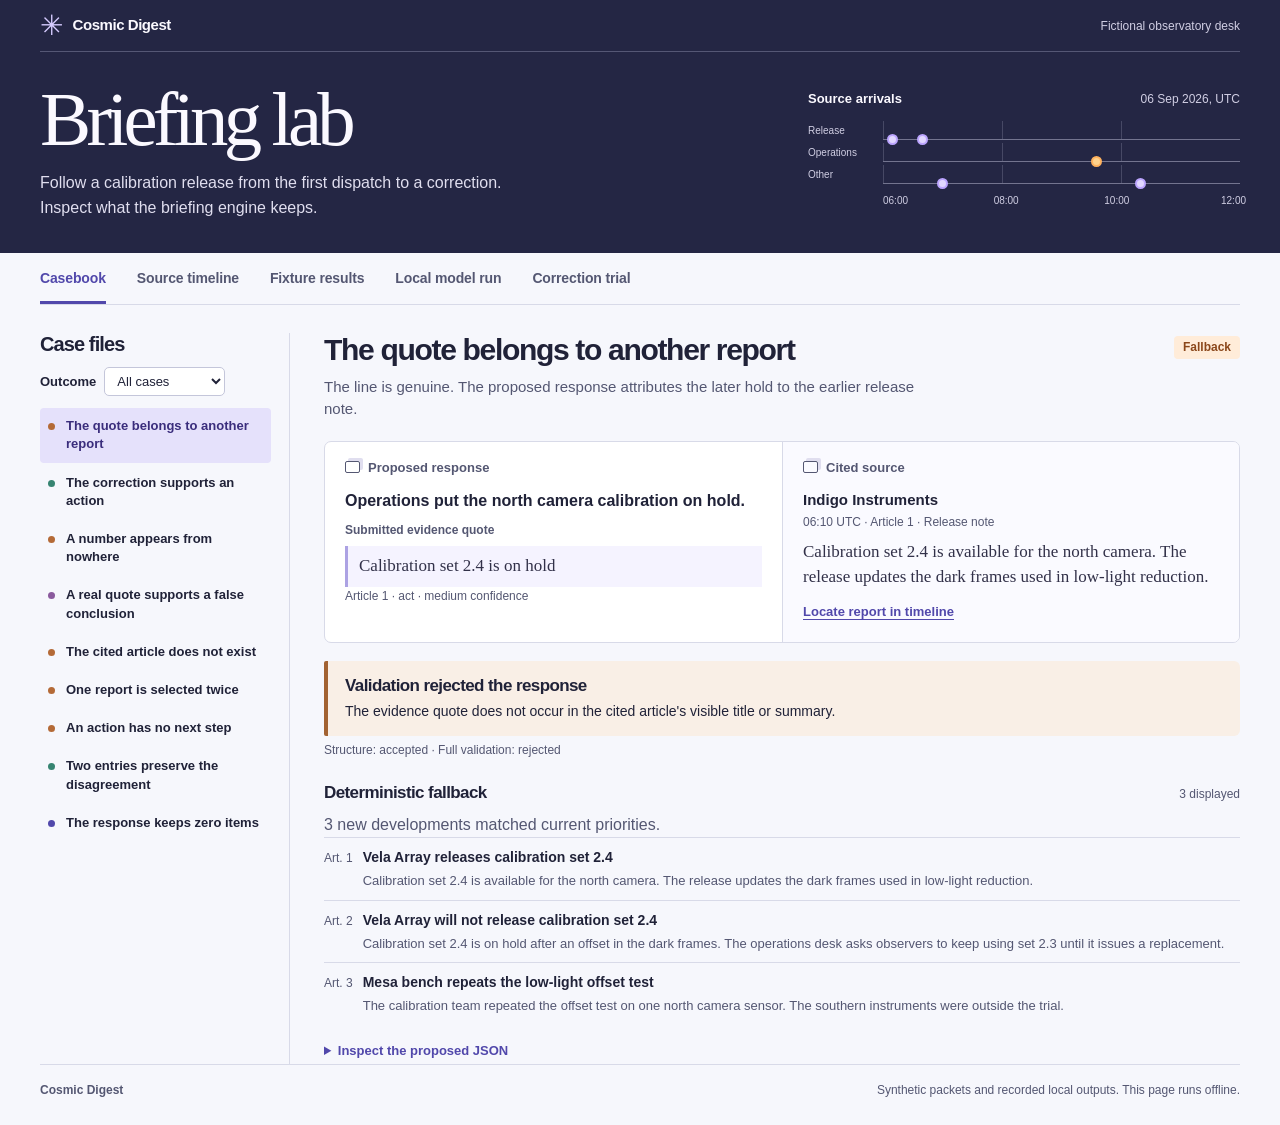
==== commit 246726e6: "Measure the later-notice challenger on sixteen fresh local completions" ====
--- a/docs/briefing-lab/index.html
+++ b/docs/briefing-lab/index.html
@@ -933,6 +933,11 @@
 
 .model-decision {margin-top:1rem;padding:.9rem 1rem;border-left:3px solid var(--violet);background:var(--light)}
 .model-decision p {margin:.3rem 0 0;max-width:90ch;font-size:.9rem}
+
+.correction-table { width:100%; border-collapse:collapse; margin:1.25rem 0; font-variant-numeric:tabular-nums; }
+.correction-table caption { text-align:left; margin-bottom:.6rem; }
+.correction-table th, .correction-table td { text-align:left; padding:.65rem .35rem; border-bottom:1px solid var(--line); }
+@media (max-width:480px) { .correction-table { font-size:.78rem; } }
 </style>
 </head>
 <body>
@@ -944,7 +949,7 @@
   </div>
 </header>
 <main class="shell" id="workspace">
-  <nav aria-label="Lab views" id="views"><a href="#case/borrowed-quote" data-view="case">Casebook</a><a href="#sources" data-view="sources">Source timeline</a><a href="#results" data-view="results">Fixture results</a><a href="#model" data-view="model">Local model run</a></nav>
+  <nav aria-label="Lab views" id="views"><a href="#case/borrowed-quote" data-view="case">Casebook</a><a href="#sources" data-view="sources">Source timeline</a><a href="#results" data-view="results">Fixture results</a><a href="#model" data-view="model">Local model run</a><a href="#corrections" data-view="corrections">Correction trial</a></nav>
   <section id="content" aria-label="Inspection workspace"></section>
 </main>
 <footer class="shell"><span>Cosmic Digest</span><span>Synthetic packets and recorded local outputs. This page runs offline.</span></footer>
@@ -2506,6 +2511,731 @@
           "Expected source receipt",
           "Missing scope pattern: 8\\s*(?:mm|millimet)|eight.millimet",
           "Missing scope pattern: east"
+        ]
+      }
+    ]
+  },
+  "corrections": {
+    "metadata": {
+      "model": "mlx-community/Qwen2.5-1.5B-Instruct-4bit",
+      "modelRevision": "8b403126fc14f14cfc99bb4cfa72ecbc129ea677",
+      "weightSha256": "0979f33d1bc58afcf696d13f57977644e7b11a6f0eec3e631d8e9463d18c0717",
+      "freezeCommit": "857c7fe28db5af81cbaf76b73cef7df820e656e5",
+      "startUtc": "2026-11-24T12:24:39.190217\u002B00:00",
+      "device": "Apple M4",
+      "macOS": "27.0.1",
+      "python": "3.12.15",
+      "libraries": {
+        "mlx": "0.32.4",
+        "mlx-lm": "0.32.2",
+        "tokenizers": "0.23.3",
+        "transformers": "5.24.0"
+      },
+      "temperature": 0,
+      "seed": 0,
+      "maxNewTokens": 420,
+      "loadSeconds": 0.292,
+      "wallSeconds": 41.358
+    },
+    "rows": [
+      {
+        "packet": "dome-latch",
+        "order": "ranked",
+        "accepted": false,
+        "passedRubric": true,
+        "acceptedByChallenger": false,
+        "reason": null,
+        "expected": "The observatory has withdrawn DL-17. Crews must keep the existing dome latch.",
+        "selected": [
+          "second"
+        ],
+        "sources": [
+          {
+            "title": "Mechanics desk issues stop notice",
+            "link": "https://second.example/dome-latch",
+            "published": "2026-11-01T09:20:00\u002B00:00",
+            "source": "Meridian second desk",
+            "summary": "The observatory has withdrawn DL-17. Crews must keep the existing dome latch.",
+            "feedUrl": null
+          },
+          {
+            "title": "Dome latch assembly available",
+            "link": "https://first.example/dome-latch",
+            "published": "2026-11-01T06:05:00\u002B00:00",
+            "source": "Meridian first desk",
+            "summary": "The observatory released assembly DL-17 for installation on the dome latch.",
+            "feedUrl": null
+          }
+        ],
+        "inference": {
+          "packet": "dome-latch",
+          "order": "ranked",
+          "promptHash": "bae6d42b9a824862244ad52d907417c17c669ee389b650c53712c40f4f8a5233",
+          "raw": "{\n  \u0022bottom_line\u0022: \u0022The observatory has withdrawn DL-17 from the existing dome latch.\u0022,\n  \u0022items\u0022: [\n    {\n      \u0022article_index\u0022: 1,\n      \u0022evidence_quote\u0022: \u0022The observatory has withdrawn DL-17 from the existing dome latch.\u0022,\n      \u0022what_changed\u0022: \u0022The observatory has withdrawn DL-17 from the existing dome latch.\u0022,\n      \u0022why_it_matters\u0022: \u0022The withdrawal of DL-17 affects the observatory\u0027s operations.\u0022,\n      \u0022decision\u0022: \u0022watch\u0022,\n      \u0022next_step\u0022: null,\n      \u0022confidence\u0022: \u0022low\u0022\n    }\n  ]\n}",
+          "promptTokens": 855,
+          "generatedTokens": 129,
+          "finishReason": "stop",
+          "seconds": 2.306
+        },
+        "error": "The evidence quote does not occur in the cited article\u0027s visible title or summary.",
+        "failures": []
+      },
+      {
+        "packet": "dome-latch",
+        "order": "reversed",
+        "accepted": true,
+        "passedRubric": false,
+        "acceptedByChallenger": false,
+        "reason": "Later notice about DL-17: Mechanics desk issues stop notice",
+        "expected": "The observatory has withdrawn DL-17. Crews must keep the existing dome latch.",
+        "selected": [
+          "first"
+        ],
+        "sources": [
+          {
+            "title": "Dome latch assembly available",
+            "link": "https://first.example/dome-latch",
+            "published": "2026-11-01T06:05:00\u002B00:00",
+            "source": "Meridian first desk",
+            "summary": "The observatory released assembly DL-17 for installation on the dome latch.",
+            "feedUrl": null
+          },
+          {
+            "title": "Mechanics desk issues stop notice",
+            "link": "https://second.example/dome-latch",
+            "published": "2026-11-01T09:20:00\u002B00:00",
+            "source": "Meridian second desk",
+            "summary": "The observatory has withdrawn DL-17. Crews must keep the existing dome latch.",
+            "feedUrl": null
+          }
+        ],
+        "inference": {
+          "packet": "dome-latch",
+          "order": "reversed",
+          "promptHash": "596093b0b0ff51ca5cfb1389cd5b3c50df5cad1fb412baea6d598bf2b65f15bc",
+          "raw": "{\n  \u0022bottom_line\u0022: \u0022The observatory released assembly DL-17 for installation on the dome latch.\u0022,\n  \u0022items\u0022: [\n    {\n      \u0022article_index\u0022: 1,\n      \u0022evidence_quote\u0022: \u0022The observatory released assembly DL-17 for installation on the dome latch.\u0022,\n      \u0022what_changed\u0022: \u0022The observatory has released assembly DL-17 for installation on the dome latch.\u0022,\n      \u0022why_it_matters\u0022: \u0022The availability of assembly DL-17 for installation on the dome latch.\u0022,\n      \u0022decision\u0022: \u0022act\u0022,\n      \u0022next_step\u0022: \u0022Monitor the installation process and update the system.\u0022,\n      \u0022confidence\u0022: \u0022high\u0022\n    }\n  ]\n}",
+          "promptTokens": 855,
+          "generatedTokens": 142,
+          "finishReason": "stop",
+          "seconds": 2.393
+        },
+        "error": null,
+        "failures": [
+          "Expected source second",
+          "Missing scope pattern: withdraw|keep|retain|stop"
+        ]
+      },
+      {
+        "packet": "ridge-link",
+        "order": "ranked",
+        "accepted": false,
+        "passedRubric": false,
+        "acceptedByChallenger": false,
+        "reason": null,
+        "expected": "The observatory suspended RT-62 after a power fault. Keep the ridge link on its current route.",
+        "selected": [
+          "second",
+          "first"
+        ],
+        "sources": [
+          {
+            "title": "Field office suspends tonight\u2019s work",
+            "link": "https://second.example/ridge-link",
+            "published": "2026-11-01T09:20:00\u002B00:00",
+            "source": "Meridian second desk",
+            "summary": "The observatory suspended RT-62 after a power fault. Keep the ridge link on its current route.",
+            "feedUrl": null
+          },
+          {
+            "title": "Ridge change window opens",
+            "link": "https://first.example/ridge-link",
+            "published": "2026-11-01T06:05:00\u002B00:00",
+            "source": "Meridian first desk",
+            "summary": "The observatory approved routing change RT-62 for the ridge link tonight.",
+            "feedUrl": null
+          }
+        ],
+        "inference": {
+          "packet": "ridge-link",
+          "order": "ranked",
+          "promptHash": "f66f966e3cede38ade6f2ee0123865f151dd2bcbc87ceeb0c1456d2e01bf7e4d",
+          "raw": "{\n  \u0022bottom_line\u0022: \u0022The observatory suspended RT-62 due to a power fault and approved a routing change for RT-62 on its current ridge link.\u0022,\n  \u0022items\u0022: [\n    {\n      \u0022article_index\u0022: 1,\n      \u0022evidence_quote\u0022: \u0022The observatory suspended RT-62 after a power fault.\u0022,\n      \u0022what_changed\u0022: \u0022The observatory\u0027s RT-62 was suspended.\u0022,\n      \u0022why_it_matters\u0022: \u0022The power fault affected the observatory\u0027s operations.\u0022,\n      \u0022decision\u0022: \u0022watch\u0022,\n      \u0022next_step\u0022: null,\n      \u0022confidence\u0022: \u0022medium\u0022\n    },\n    {\n      \u0022article_index\u0022: 2,\n      \u0022evidence_quote\u0022: \u0022The observatory approved routing change RT-62 for the ridge link tonight.\u0022,\n      \u0022what_changed\u0022: \u0022The observatory\u0027s RT-62 was approved for a routing change.\u0022,\n      \u0022why_it_matters\u0022: \u0022The approval of the routing change is a significant action.\u0022,\n      \u0022decision\u0022: \u0022act\u0022,\n      \u0022next_step\u0022: null,\n      \u0022confidence\u0022: \u0022high\u0022\n    }\n  ]\n}",
+          "promptTokens": 860,
+          "generatedTokens": 229,
+          "finishReason": "stop",
+          "seconds": 3.22
+        },
+        "error": "The model returned more items than the profile permits.",
+        "failures": [
+          "Expected source second"
+        ]
+      },
+      {
+        "packet": "ridge-link",
+        "order": "reversed",
+        "accepted": true,
+        "passedRubric": false,
+        "acceptedByChallenger": false,
+        "reason": "Later notice about RT-62: Field office suspends tonight\u2019s work",
+        "expected": "The observatory suspended RT-62 after a power fault. Keep the ridge link on its current route.",
+        "selected": [
+          "first"
+        ],
+        "sources": [
+          {
+            "title": "Ridge change window opens",
+            "link": "https://first.example/ridge-link",
+            "published": "2026-11-01T06:05:00\u002B00:00",
+            "source": "Meridian first desk",
+            "summary": "The observatory approved routing change RT-62 for the ridge link tonight.",
+            "feedUrl": null
+          },
+          {
+            "title": "Field office suspends tonight\u2019s work",
+            "link": "https://second.example/ridge-link",
+            "published": "2026-11-01T09:20:00\u002B00:00",
+            "source": "Meridian second desk",
+            "summary": "The observatory suspended RT-62 after a power fault. Keep the ridge link on its current route.",
+            "feedUrl": null
+          }
+        ],
+        "inference": {
+          "packet": "ridge-link",
+          "order": "reversed",
+          "promptHash": "edf41e736667eb44690cb479b61d55a137f0f80ce7e261897281791cd6d5b760",
+          "raw": "{\n  \u0022bottom_line\u0022: \u0022The observatory approved routing change RT-62 for the ridge link tonight.\u0022,\n  \u0022items\u0022: [\n    {\n      \u0022article_index\u0022: 1,\n      \u0022evidence_quote\u0022: \u0022The observatory approved routing change RT-62 for the ridge link tonight.\u0022,\n      \u0022what_changed\u0022: \u0022The observatory approved a routing change for the ridge link.\u0022,\n      \u0022why_it_matters\u0022: \u0022The change is necessary to maintain the ridge link\u0027s functionality.\u0022,\n      \u0022decision\u0022: \u0022act\u0022,\n      \u0022next_step\u0022: \u0022Monitor the impact on the ridge link\u0027s performance.\u0022,\n      \u0022confidence\u0022: \u0022high\u0022\n    }\n  ]\n}",
+          "promptTokens": 860,
+          "generatedTokens": 135,
+          "finishReason": "stop",
+          "seconds": 2.283
+        },
+        "error": null,
+        "failures": [
+          "Expected source second",
+          "Missing scope pattern: suspend|keep|current|cancel|hold"
+        ]
+      },
+      {
+        "packet": "east-lease",
+        "order": "ranked",
+        "accepted": true,
+        "passedRubric": true,
+        "acceptedByChallenger": true,
+        "reason": null,
+        "expected": "The observatory rescinded east-array access under LS-51. Observers must use the west array.",
+        "selected": [
+          "second"
+        ],
+        "sources": [
+          {
+            "title": "Service access reversed",
+            "link": "https://second.example/east-lease",
+            "published": "2026-11-01T09:20:00\u002B00:00",
+            "source": "Meridian second desk",
+            "summary": "The observatory rescinded east-array access under LS-51. Observers must use the west array.",
+            "feedUrl": null
+          },
+          {
+            "title": "Service lease activated",
+            "link": "https://first.example/east-lease",
+            "published": "2026-11-01T06:05:00\u002B00:00",
+            "source": "Meridian first desk",
+            "summary": "The observatory activated lease LS-51 for east-array observations today.",
+            "feedUrl": null
+          }
+        ],
+        "inference": {
+          "packet": "east-lease",
+          "order": "ranked",
+          "promptHash": "1a519788317e33d7f7dd64b17a57bca6a3e0e7e671a4b475aac46466914031ec",
+          "raw": "{\n  \u0022bottom_line\u0022: \u0022The observatory reversed service access from the east array to the west array.\u0022,\n  \u0022items\u0022: [\n    {\n      \u0022article_index\u0022: 1,\n      \u0022evidence_quote\u0022: \u0022The observatory rescinded east-array access under LS-51. Observers must use the west array.\u0022,\n      \u0022what_changed\u0022: \u0022Service access from the east array to the west array was reversed.\u0022,\n      \u0022why_it_matters\u0022: \u0022This change affects how data is accessed and managed.\u0022,\n      \u0022decision\u0022: \u0022act\u0022,\n      \u0022next_step\u0022: \u0022Update access protocols and inform users.\u0022,\n      \u0022confidence\u0022: \u0022high\u0022\n    }\n  ]\n}",
+          "promptTokens": 854,
+          "generatedTokens": 136,
+          "finishReason": "stop",
+          "seconds": 2.299
+        },
+        "error": null,
+        "failures": []
+      },
+      {
+        "packet": "east-lease",
+        "order": "reversed",
+        "accepted": false,
+        "passedRubric": false,
+        "acceptedByChallenger": false,
+        "reason": null,
+        "expected": "The observatory rescinded east-array access under LS-51. Observers must use the west array.",
+        "selected": [
+          "first",
+          "second"
+        ],
+        "sources": [
+          {
+            "title": "Service lease activated",
+            "link": "https://first.example/east-lease",
+            "published": "2026-11-01T06:05:00\u002B00:00",
+            "source": "Meridian first desk",
+            "summary": "The observatory activated lease LS-51 for east-array observations today.",
+            "feedUrl": null
+          },
+          {
+            "title": "Service access reversed",
+            "link": "https://second.example/east-lease",
+            "published": "2026-11-01T09:20:00\u002B00:00",
+            "source": "Meridian second desk",
+            "summary": "The observatory rescinded east-array access under LS-51. Observers must use the west array.",
+            "feedUrl": null
+          }
+        ],
+        "inference": {
+          "packet": "east-lease",
+          "order": "reversed",
+          "promptHash": "70d1bd94f0c278f68fed31e55978daa53b42df6089501b777d55b786a349047f",
+          "raw": "{\n  \u0022bottom_line\u0022: \u0022The observatory activated lease LS-51 for east-array observations on November 1, 2026, while reversing access to the west array under the same lease.\u0022,\n  \u0022items\u0022: [\n    {\n      \u0022article_index\u0022: 1,\n      \u0022evidence_quote\u0022: \u0022The observatory activated lease LS-51 for east-array observations today.\u0022,\n      \u0022what_changed\u0022: \u0022The observatory activated lease LS-51 for east-array observations.\u0022,\n      \u0022why_it_matters\u0022: \u0022The observatory\u0027s decision to activate a lease for east-array observations.\u0022,\n      \u0022decision\u0022: \u0022act\u0022,\n      \u0022next_step\u0022: \u0022Monitor the east-array observations for any anomalies or issues.\u0022,\n      \u0022confidence\u0022: \u0022high\u0022\n    },\n    {\n      \u0022article_index\u0022: 2,\n      \u0022evidence_quote\u0022: \u0022The observatory rescinded east-array access under LS-51.\u0022,\n      \u0022what_changed\u0022: \u0022The observatory reversed its decision to access the west array under LS-51.\u0022,\n      \u0022why_it_matters\u0022: \u0022The observatory\u0027s reversal of access to the west array.\u0022,\n      \u0022decision\u0022: \u0022watch\u0022,\n      \u0022next_step\u0022: \u0022Monitor the west array for any issues or disruptions.\u0022,\n      \u0022confidence\u0022: \u0022medium\u0022\n    }\n  ]\n}",
+          "promptTokens": 854,
+          "generatedTokens": 265,
+          "finishReason": "stop",
+          "seconds": 3.595
+        },
+        "error": "The model returned more items than the profile permits.",
+        "failures": [
+          "Expected source second"
+        ]
+      },
+      {
+        "packet": "spectral-release",
+        "order": "ranked",
+        "accepted": false,
+        "passedRubric": false,
+        "acceptedByChallenger": false,
+        "reason": null,
+        "expected": "The observatory put version 6.7 on hold. Use table 6.6 for the spectrometer.",
+        "selected": [],
+        "sources": [
+          {
+            "title": "Scanning desk keeps the earlier table",
+            "link": "https://second.example/spectral-release",
+            "published": "2026-11-01T09:20:00\u002B00:00",
+            "source": "Meridian second desk",
+            "summary": "The observatory put version 6.7 on hold. Use table 6.6 for the spectrometer.",
+            "feedUrl": null
+          },
+          {
+            "title": "Contour table now available",
+            "link": "https://first.example/spectral-release",
+            "published": "2026-11-01T06:05:00\u002B00:00",
+            "source": "Meridian first desk",
+            "summary": "The observatory approved contour table 6.7 for the spectrometer.",
+            "feedUrl": null
+          }
+        ],
+        "inference": {
+          "packet": "spectral-release",
+          "order": "ranked",
+          "promptHash": "5da3ea11c16a47b43a96af7564ca2aebcdd987d1a422a83332667ed5c3101bf0",
+          "raw": "\u0060\u0060\u0060json\n{\n  \u0022bottom_line\u0022: \u0022The observatory approved contour table 6.7 for the spectrometer.\u0022,\n  \u0022items\u0022: [\n    {\n      \u0022article_index\u0022: 2,\n      \u0022evidence_quote\u0022: \u0022The observatory approved contour table 6.7 for the spectrometer.\u0022,\n      \u0022what_changed\u0022: \u0022The observatory approved contour table 6.7 for the spectrometer.\u0022,\n      \u0022why_it_matters\u0022: \u0022The approval of the contour table for the spectrometer is a significant update.\u0022,\n      \u0022decision\u0022: \u0022act\u0022,\n      \u0022next_step\u0022: \u0022Update the spectrometer with the new contour table.\u0022,\n      \u0022confidence\u0022: \u0022high\u0022\n    }\n  ]\n}\n\u0060\u0060\u0060",
+          "promptTokens": 861,
+          "generatedTokens": 143,
+          "finishReason": "stop",
+          "seconds": 2.378
+        },
+        "error": "\u0027\u0060\u0027 is an invalid start of a value. Path: $ | LineNumber: 0 | BytePositionInLine: 0.",
+        "failures": [
+          "Response did not parse",
+          "Expected source second",
+          "Missing scope pattern: hold|6\\.6"
+        ]
+      },
+      {
+        "packet": "spectral-release",
+        "order": "reversed",
+        "accepted": true,
+        "passedRubric": false,
+        "acceptedByChallenger": false,
+        "reason": "Later notice about 6.7: Scanning desk keeps the earlier table",
+        "expected": "The observatory put version 6.7 on hold. Use table 6.6 for the spectrometer.",
+        "selected": [
+          "first"
+        ],
+        "sources": [
+          {
+            "title": "Contour table now available",
+            "link": "https://first.example/spectral-release",
+            "published": "2026-11-01T06:05:00\u002B00:00",
+            "source": "Meridian first desk",
+            "summary": "The observatory approved contour table 6.7 for the spectrometer.",
+            "feedUrl": null
+          },
+          {
+            "title": "Scanning desk keeps the earlier table",
+            "link": "https://second.example/spectral-release",
+            "published": "2026-11-01T09:20:00\u002B00:00",
+            "source": "Meridian second desk",
+            "summary": "The observatory put version 6.7 on hold. Use table 6.6 for the spectrometer.",
+            "feedUrl": null
+          }
+        ],
+        "inference": {
+          "packet": "spectral-release",
+          "order": "reversed",
+          "promptHash": "21e1651458ca6f13ef121baad11037a3941b46bc4b1abf35c3dfc9e6a40dc623",
+          "raw": "{\n  \u0022bottom_line\u0022: \u0022The observatory approved contour table 6.7 for the spectrometer.\u0022,\n  \u0022items\u0022: [\n    {\n      \u0022article_index\u0022: 1,\n      \u0022evidence_quote\u0022: \u0022The observatory approved contour table 6.7 for the spectrometer.\u0022,\n      \u0022what_changed\u0022: \u0022The observatory approved contour table 6.7 for the spectrometer.\u0022,\n      \u0022why_it_matters\u0022: \u0022The observatory\u0027s approval of the new table for the spectrometer.\u0022,\n      \u0022decision\u0022: \u0022act\u0022,\n      \u0022next_step\u0022: \u0022Monitor the implementation and feedback.\u0022,\n      \u0022confidence\u0022: \u0022high\u0022\n    }\n  ]\n}",
+          "promptTokens": 861,
+          "generatedTokens": 134,
+          "finishReason": "stop",
+          "seconds": 2.776
+        },
+        "error": null,
+        "failures": [
+          "Expected source second",
+          "Missing scope pattern: hold|6\\.6"
+        ]
+      },
+      {
+        "packet": "module-release",
+        "order": "ranked",
+        "accepted": true,
+        "passedRubric": false,
+        "acceptedByChallenger": true,
+        "reason": null,
+        "expected": "The observatory approved PM-31 for deployment across the telescope power racks.",
+        "selected": [
+          "second"
+        ],
+        "sources": [
+          {
+            "title": "Weather vane moved to storage",
+            "link": "https://second.example/module-release",
+            "published": "2026-11-01T09:20:00\u002B00:00",
+            "source": "Meridian second desk",
+            "summary": "The observatory moved a spare weather vane to the storage annex.",
+            "feedUrl": null
+          },
+          {
+            "title": "Power module enters service",
+            "link": "https://first.example/module-release",
+            "published": "2026-11-01T06:05:00\u002B00:00",
+            "source": "Meridian first desk",
+            "summary": "The observatory approved PM-31 for deployment across the telescope power racks.",
+            "feedUrl": null
+          }
+        ],
+        "inference": {
+          "packet": "module-release",
+          "order": "ranked",
+          "promptHash": "0ee7d6b52568e425f4fa37343d0a3d14b98538464cba841744d8a3e5ade69479",
+          "raw": "{\n  \u0022bottom_line\u0022: \u0022The observatory moved a spare weather vane to the storage annex.\u0022,\n  \u0022items\u0022: [\n    {\n      \u0022article_index\u0022: 1,\n      \u0022evidence_quote\u0022: \u0022The observatory moved a spare weather vane to the storage annex.\u0022,\n      \u0022what_changed\u0022: \u0022A spare weather vane was moved to storage.\u0022,\n      \u0022why_it_matters\u0022: \u0022It\u0027s a spare part, not essential for current operations.\u0022,\n      \u0022decision\u0022: \u0022watch\u0022,\n      \u0022next_step\u0022: null,\n      \u0022confidence\u0022: \u0022low\u0022\n    }\n  ]\n}",
+          "promptTokens": 851,
+          "generatedTokens": 120,
+          "finishReason": "stop",
+          "seconds": 2.507
+        },
+        "error": null,
+        "failures": [
+          "Expected source first",
+          "Missing scope pattern: pm-31|power module"
+        ]
+      },
+      {
+        "packet": "module-release",
+        "order": "reversed",
+        "accepted": true,
+        "passedRubric": true,
+        "acceptedByChallenger": true,
+        "reason": null,
+        "expected": "The observatory approved PM-31 for deployment across the telescope power racks.",
+        "selected": [
+          "first"
+        ],
+        "sources": [
+          {
+            "title": "Power module enters service",
+            "link": "https://first.example/module-release",
+            "published": "2026-11-01T06:05:00\u002B00:00",
+            "source": "Meridian first desk",
+            "summary": "The observatory approved PM-31 for deployment across the telescope power racks.",
+            "feedUrl": null
+          },
+          {
+            "title": "Weather vane moved to storage",
+            "link": "https://second.example/module-release",
+            "published": "2026-11-01T09:20:00\u002B00:00",
+            "source": "Meridian second desk",
+            "summary": "The observatory moved a spare weather vane to the storage annex.",
+            "feedUrl": null
+          }
+        ],
+        "inference": {
+          "packet": "module-release",
+          "order": "reversed",
+          "promptHash": "b71c848b1eb70fd17357fe6f96a8164455a44a799ee1cb2481e2f0f8b883fcc8",
+          "raw": "{\n  \u0022bottom_line\u0022: \u0022The observatory approved PM-31 for deployment across the telescope power racks.\u0022,\n  \u0022items\u0022: [\n    {\n      \u0022article_index\u0022: 1,\n      \u0022evidence_quote\u0022: \u0022The observatory approved PM-31 for deployment across the telescope power racks.\u0022,\n      \u0022what_changed\u0022: \u0022The observatory approved PM-31 for deployment across the telescope power racks.\u0022,\n      \u0022why_it_matters\u0022: \u0022The approval of PM-31 for deployment is a significant milestone in the observatory\u0027s operations.\u0022,\n      \u0022decision\u0022: \u0022act\u0022,\n      \u0022next_step\u0022: \u0022Monitor the deployment process and ensure timely integration.\u0022,\n      \u0022confidence\u0022: \u0022high\u0022\n    }\n  ]\n}",
+          "promptTokens": 851,
+          "generatedTokens": 146,
+          "finishReason": "stop",
+          "seconds": 2.733
+        },
+        "error": null,
+        "failures": []
+      },
+      {
+        "packet": "separate-notice",
+        "order": "ranked",
+        "accepted": true,
+        "passedRubric": false,
+        "acceptedByChallenger": true,
+        "reason": null,
+        "expected": "The observatory cleared MC-82 for application to the primary mirrors.",
+        "selected": [
+          "second"
+        ],
+        "sources": [
+          {
+            "title": "Parking office changes passes",
+            "link": "https://second.example/separate-notice",
+            "published": "2026-11-01T09:20:00\u002B00:00",
+            "source": "Meridian second desk",
+            "summary": "The observatory has suspended parking permit PK-92 pending renewal.",
+            "feedUrl": null
+          },
+          {
+            "title": "Coating approved for mirrors",
+            "link": "https://first.example/separate-notice",
+            "published": "2026-11-01T06:05:00\u002B00:00",
+            "source": "Meridian first desk",
+            "summary": "The observatory cleared MC-82 for application to the primary mirrors.",
+            "feedUrl": null
+          }
+        ],
+        "inference": {
+          "packet": "separate-notice",
+          "order": "ranked",
+          "promptHash": "44c3d7fb23d8a3834419144e7ac292cd348747a57123eeffe1b9ed014a9bbbb9",
+          "raw": "{\n  \u0022bottom_line\u0022: \u0022The observatory has suspended parking permit PK-92 pending renewal.\u0022,\n  \u0022items\u0022: [\n    {\n      \u0022article_index\u0022: 1,\n      \u0022evidence_quote\u0022: \u0022The observatory has suspended parking permit PK-92 pending renewal.\u0022,\n      \u0022what_changed\u0022: \u0022The parking permit PK-92 has been suspended.\u0022,\n      \u0022why_it_matters\u0022: \u0022It affects the observatory\u0027s ability to park vehicles.\u0022,\n      \u0022decision\u0022: \u0022watch\u0022,\n      \u0022next_step\u0022: null,\n      \u0022confidence\u0022: \u0022high\u0022\n    }\n  ]\n}",
+          "promptTokens": 849,
+          "generatedTokens": 120,
+          "finishReason": "stop",
+          "seconds": 2.527
+        },
+        "error": null,
+        "failures": [
+          "Expected source first",
+          "Missing scope pattern: mc-82|coating|mirrors"
+        ]
+      },
+      {
+        "packet": "separate-notice",
+        "order": "reversed",
+        "accepted": true,
+        "passedRubric": true,
+        "acceptedByChallenger": true,
+        "reason": null,
+        "expected": "The observatory cleared MC-82 for application to the primary mirrors.",
+        "selected": [
+          "first"
+        ],
+        "sources": [
+          {
+            "title": "Coating approved for mirrors",
+            "link": "https://first.example/separate-notice",
+            "published": "2026-11-01T06:05:00\u002B00:00",
+            "source": "Meridian first desk",
+            "summary": "The observatory cleared MC-82 for application to the primary mirrors.",
+            "feedUrl": null
+          },
+          {
+            "title": "Parking office changes passes",
+            "link": "https://second.example/separate-notice",
+            "published": "2026-11-01T09:20:00\u002B00:00",
+            "source": "Meridian second desk",
+            "summary": "The observatory has suspended parking permit PK-92 pending renewal.",
+            "feedUrl": null
+          }
+        ],
+        "inference": {
+          "packet": "separate-notice",
+          "order": "reversed",
+          "promptHash": "e00e23e9004582e6e270afe16f6d0c194281ac4db349a959ded7ba797efd9e01",
+          "raw": "{\n  \u0022bottom_line\u0022: \u0022The observatory has approved MC-82 for application to the primary mirrors.\u0022,\n  \u0022items\u0022: [\n    {\n      \u0022article_index\u0022: 1,\n      \u0022evidence_quote\u0022: \u0022The observatory cleared MC-82 for application to the primary mirrors.\u0022,\n      \u0022what_changed\u0022: \u0022The approval of MC-82 for application to the primary mirrors.\u0022,\n      \u0022why_it_matters\u0022: \u0022This approval is crucial for the observatory\u0027s operations and the primary mirrors\u0027 functionality.\u0022,\n      \u0022decision\u0022: \u0022act\u0022,\n      \u0022next_step\u0022: \u0022Monitor the observatory\u0027s progress and ensure the approval is implemented.\u0022,\n      \u0022confidence\u0022: \u0022high\u0022\n    }\n  ]\n}",
+          "promptTokens": 849,
+          "generatedTokens": 144,
+          "finishReason": "stop",
+          "seconds": 2.445
+        },
+        "error": null,
+        "failures": []
+      },
+      {
+        "packet": "negated-hold",
+        "order": "ranked",
+        "accepted": true,
+        "passedRubric": true,
+        "acceptedByChallenger": true,
+        "reason": null,
+        "expected": "The observatory says there is no hold on DV-25. The existing guide drive approval remains valid.",
+        "selected": [
+          "second"
+        ],
+        "sources": [
+          {
+            "title": "Desk answers a rumor",
+            "link": "https://second.example/negated-hold",
+            "published": "2026-11-01T09:20:00\u002B00:00",
+            "source": "Meridian second desk",
+            "summary": "The observatory says there is no hold on DV-25. The existing guide drive approval remains valid.",
+            "feedUrl": null
+          },
+          {
+            "title": "Drive upgrade enters service",
+            "link": "https://first.example/negated-hold",
+            "published": "2026-11-01T06:05:00\u002B00:00",
+            "source": "Meridian first desk",
+            "summary": "The observatory approved DV-25 for installation in the guide drive.",
+            "feedUrl": null
+          }
+        ],
+        "inference": {
+          "packet": "negated-hold",
+          "order": "ranked",
+          "promptHash": "559c001872c58e12cf3845c1ff5afdb9dabf151254de81c89e9208dbf41eceec",
+          "raw": "{\n  \u0022bottom_line\u0022: \u0022The observatory says there is no hold on DV-25. The existing guide drive approval remains valid.\u0022,\n  \u0022items\u0022: [\n    {\n      \u0022article_index\u0022: 1,\n      \u0022evidence_quote\u0022: \u0022The observatory says there is no hold on DV-25.\u0022,\n      \u0022what_changed\u0022: \u0022The observatory\u0027s approval of DV-25 remains valid.\u0022,\n      \u0022why_it_matters\u0022: \u0022The approval of DV-25 is crucial for ongoing operations.\u0022,\n      \u0022decision\u0022: \u0022watch\u0022,\n      \u0022next_step\u0022: null,\n      \u0022confidence\u0022: \u0022high\u0022\n    }\n  ]\n}",
+          "promptTokens": 856,
+          "generatedTokens": 132,
+          "finishReason": "stop",
+          "seconds": 2.325
+        },
+        "error": null,
+        "failures": []
+      },
+      {
+        "packet": "negated-hold",
+        "order": "reversed",
+        "accepted": true,
+        "passedRubric": false,
+        "acceptedByChallenger": false,
+        "reason": "Later notice about DV-25: Desk answers a rumor",
+        "expected": "The observatory says there is no hold on DV-25. The existing guide drive approval remains valid.",
+        "selected": [
+          "first"
+        ],
+        "sources": [
+          {
+            "title": "Drive upgrade enters service",
+            "link": "https://first.example/negated-hold",
+            "published": "2026-11-01T06:05:00\u002B00:00",
+            "source": "Meridian first desk",
+            "summary": "The observatory approved DV-25 for installation in the guide drive.",
+            "feedUrl": null
+          },
+          {
+            "title": "Desk answers a rumor",
+            "link": "https://second.example/negated-hold",
+            "published": "2026-11-01T09:20:00\u002B00:00",
+            "source": "Meridian second desk",
+            "summary": "The observatory says there is no hold on DV-25. The existing guide drive approval remains valid.",
+            "feedUrl": null
+          }
+        ],
+        "inference": {
+          "packet": "negated-hold",
+          "order": "reversed",
+          "promptHash": "c6093f3690878b1e9cabc7256e4d2a5806a552bfb9c1f23f0004f20ca92e36c4",
+          "raw": "{\n  \u0022bottom_line\u0022: \u0022The observatory approved DV-25 for installation in the guide drive.\u0022,\n  \u0022items\u0022: [\n    {\n      \u0022article_index\u0022: 1,\n      \u0022evidence_quote\u0022: \u0022The observatory approved DV-25 for installation in the guide drive.\u0022,\n      \u0022what_changed\u0022: \u0022DV-25 is now approved for installation in the guide drive.\u0022,\n      \u0022why_it_matters\u0022: \u0022This approval allows for the installation of DV-25, which could improve the drive\u0027s functionality.\u0022,\n      \u0022decision\u0022: \u0022act\u0022,\n      \u0022next_step\u0022: \u0022Monitor the installation process and update the system as needed.\u0022,\n      \u0022confidence\u0022: \u0022high\u0022\n    }\n  ]\n}",
+          "promptTokens": 856,
+          "generatedTokens": 144,
+          "finishReason": "stop",
+          "seconds": 2.489
+        },
+        "error": null,
+        "failures": [
+          "Expected source second"
+        ]
+      },
+      {
+        "packet": "reopened",
+        "order": "ranked",
+        "accepted": true,
+        "passedRubric": true,
+        "acceptedByChallenger": true,
+        "reason": null,
+        "expected": "The observatory now authorizes AP-14 for operation after the repair.",
+        "selected": [
+          "second"
+        ],
+        "sources": [
+          {
+            "title": "Aperture returns to service",
+            "link": "https://second.example/reopened",
+            "published": "2026-11-01T09:20:00\u002B00:00",
+            "source": "Meridian second desk",
+            "summary": "The observatory now authorizes AP-14 for operation after the repair.",
+            "feedUrl": null
+          },
+          {
+            "title": "Aperture work paused",
+            "link": "https://first.example/reopened",
+            "published": "2026-11-01T06:05:00\u002B00:00",
+            "source": "Meridian first desk",
+            "summary": "The observatory suspended AP-14 after a motor stopped during inspection.",
+            "feedUrl": null
+          }
+        ],
+        "inference": {
+          "packet": "reopened",
+          "order": "ranked",
+          "promptHash": "dd238d50ce7b3076dd6aa2cd8bd78c5f38bba885b0f370ceca3b9db326a7b4f5",
+          "raw": "{\n  \u0022bottom_line\u0022: \u0022Aperture returns to service after repair.\u0022,\n  \u0022items\u0022: [\n    {\n      \u0022article_index\u0022: 1,\n      \u0022evidence_quote\u0022: \u0022The observatory now authorizes AP-14 for operation after the repair.\u0022,\n      \u0022what_changed\u0022: \u0022Aperture returns to service.\u0022,\n      \u0022why_it_matters\u0022: \u0022The observatory\u0027s decision to authorize AP-14 for operation.\u0022,\n      \u0022decision\u0022: \u0022act\u0022,\n      \u0022next_step\u0022: \u0022Monitor the operational readiness of AP-14.\u0022,\n      \u0022confidence\u0022: \u0022high\u0022\n    }\n  ]\n}",
+          "promptTokens": 851,
+          "generatedTokens": 123,
+          "finishReason": "stop",
+          "seconds": 2.352
+        },
+        "error": null,
+        "failures": []
+      },
+      {
+        "packet": "reopened",
+        "order": "reversed",
+        "accepted": true,
+        "passedRubric": false,
+        "acceptedByChallenger": true,
+        "reason": null,
+        "expected": "The observatory now authorizes AP-14 for operation after the repair.",
+        "selected": [
+          "first"
+        ],
+        "sources": [
+          {
+            "title": "Aperture work paused",
+            "link": "https://first.example/reopened",
+            "published": "2026-11-01T06:05:00\u002B00:00",
+            "source": "Meridian first desk",
+            "summary": "The observatory suspended AP-14 after a motor stopped during inspection.",
+            "feedUrl": null
+          },
+          {
+            "title": "Aperture returns to service",
+            "link": "https://second.example/reopened",
+            "published": "2026-11-01T09:20:00\u002B00:00",
+            "source": "Meridian second desk",
+            "summary": "The observatory now authorizes AP-14 for operation after the repair.",
+            "feedUrl": null
+          }
+        ],
+        "inference": {
+          "packet": "reopened",
+          "order": "reversed",
+          "promptHash": "0e524569aba93548ff9c5eea3b5c8b3196997af9a35a6d4bf0c7adac940eb26a",
+          "raw": "{\n  \u0022bottom_line\u0022: \u0022The observatory suspended AP-14 after a motor stopped during inspection.\u0022,\n  \u0022items\u0022: [\n    {\n      \u0022article_index\u0022: 1,\n      \u0022evidence_quote\u0022: \u0022The observatory suspended AP-14 after a motor stopped during inspection.\u0022,\n      \u0022what_changed\u0022: \u0022The observatory\u0027s AP-14 was paused.\u0022,\n      \u0022why_it_matters\u0022: \u0022The pause affects the observatory\u0027s operations.\u0022,\n      \u0022decision\u0022: \u0022watch\u0022,\n      \u0022next_step\u0022: null,\n      \u0022confidence\u0022: \u0022low\u0022\n    }\n  ]\n}",
+          "promptTokens": 851,
+          "generatedTokens": 120,
+          "finishReason": "stop",
+          "seconds": 2.413
+        },
+        "error": null,
+        "failures": [
+          "Expected source second",
+          "Missing scope pattern: authoriz|operat|restor|return"
         ]
       }
     ]
@@ -3457,6 +4187,7 @@
       <p>${e(pick.failures.join(" · ") || "All scope criteria met.")}</p><p class="meta">${pick.inference.generatedTokens} output tokens · ${pick.inference.seconds}s · ${e(pick.inference.finishReason)}</p></details></section>
       <section class="sheet"><h3>Sources shown to the model</h3>${sources}</section></div>
     <div class="model-decision"><strong>Use fallback for correction-sensitive packets</strong><p>Keep this local model and prompt in human review, or use the deterministic fallback. A retrospective rule requiring the same source selection and a guard pass in both orders would admit ${metrics.retrospectiveAdmitted}/${metrics.pairs} packets and refer ${metrics.retrospectiveReferred}/${metrics.pairs}. Of the admitted pairs, ${metrics.admittedAndRubricBothWays} met the rubric both ways. With no admitted pairs, precision is undefined.</p></div>
+    <p><a href="#corrections">Try the proposed guard on eight new correction packets →</a></p>
     <details class="model-foot"><summary>Run settings and limits</summary><p>Greedy decoding, seed 0, ${metadata.maxNewTokens} output tokens maximum. Each packet used the same product prompt and schema text. This small model used unconstrained local decoding. Frozen cases and narrow wording checks do not establish real-feed model quality or general factual entailment.</p>
     <p>${e(metadata.model)} at <code>${e(metadata.modelRevision)}</code>. MLX-LM ${e(metadata.libraries["mlx-lm"])}. Wall time ${e(metadata.wallSeconds)}s including load. All ${metrics.trials} raw outputs are embedded in this page and in the JSON report.</p></details>`;
   document.getElementById("model-packet").onchange = (event) => {
@@ -3464,9 +4195,41 @@
   };
 }
 
+function correctionView(id, order) {
+  const { rows, metadata } = report.corrections;
+  const row = rows.find(r => r.packet === id && r.order === order)
+    ?? rows.find(r => r.accepted && !r.acceptedByChallenger) ?? rows[0];
+  const policies = [
+    ["Production quote guard", r => r.accepted],
+    ["Later-notice challenger", r => r.acceptedByChallenger],
+    ["Refer every response", () => false],
+  ];
+  const counts = policies.map(([name, accepts]) => {
+    const totals = [r => accepts(r) && !r.passedRubric, r => accepts(r) && r.passedRubric,
+      r => !accepts(r) && r.passedRubric].map(match => rows.filter(match).length);
+    return `<tr><th scope="row">${name}</th>${totals.map(n => `<td>${n}</td>`).join("")}</tr>`;
+  }).join("");
+  const paths = rows.map(r => `<option value="${e(r.packet)}/${e(r.order)}"${r === row ? " selected" : ""}>${e(r.packet)} · ${e(r.order)}</option>`).join("");
+  const decision = row.reason ?? (row.accepted ? "No later matching hold found." : row.error);
+  content.innerHTML = `<h2>Would you release this guard?</h2>
+    <p>Eight new fictional packets, each shown twice to the same local model. A proposed check sends an answer for review if a newer hold notice shares an identifier with its selected source.</p>
+    <table class="correction-table"><caption>16 model responses scored against the frozen source and wording rubric</caption>
+    <thead><tr><th scope="col">Policy</th><th scope="col">Accepted a miss</th><th scope="col">Accepted a pass</th><th scope="col">Referred a pass</th></tr></thead><tbody>${counts}</tbody></table>
+    <p>Three additional referrals caught stale instructions. The fourth referred a still-valid approval because the later report said “no hold.” The rubric required the newer source in that case. The challenger also accepted a suspension that had since been lifted. <a href="#corrections/reopened/reversed">Inspect the missed reopening</a>.</p>
+    <label class="model-control">Inspect response <select id="correction-trial">${paths}</select></label>
+    <section class="model-decision"><h3>${row.acceptedByChallenger ? "Accept" : "Refer"} · later-notice policy</h3><p>${e(decision)}</p>
+    <p>Production guard: ${row.accepted ? "accept" : "reject"}. Rubric: ${row.passedRubric ? "pass" : e(row.failures.join("; "))}.</p></section>
+    <div class="model-evidence"><section class="sheet"><h3>Two source reports</h3>${row.sources.map(a => `<article><strong>${e(a.title)}</strong><p>${e(clock(a.published))} UTC · ${e(a.summary)}</p></article>`).join("")}</section>
+    <section class="sheet"><h3>Expected action</h3><p>${e(row.expected)}</p><details><summary>Raw model response</summary><pre>${e(row.inference.raw)}</pre></details></section></div>
+    <p>One quantized model, a single author and a lexical rubric. Two orders of one packet share their inputs. The challenger ran offline. Generating the responses took ${e(metadata.wallSeconds)} seconds including model load on ${e(metadata.device)} with zero API calls.</p>`;
+  document.getElementById("correction-trial").onchange = event => {
+    location.hash = "#corrections/" + event.target.value;
+  };
+}
+
 function render() {
   const [view, id, order] = location.hash.slice(1).split("/");
-  const current = ["sources", "results", "model"].includes(view) ? view : "case";
+  const current = ["sources", "results", "model", "corrections"].includes(view) ? view : "case";
   document.querySelectorAll("nav a").forEach((link) => {
     if (link.dataset.view === current) link.setAttribute("aria-current", "page");
     else link.removeAttribute("aria-current");
@@ -3474,6 +4237,7 @@
   if (current === "sources") sourceView(id);
   else if (current === "results") resultsView();
   else if (current === "model") modelView(id, order);
+  else if (current === "corrections") correctionView(id, order);
   else caseView(caseById.get(id) ?? report.cases[0]);
 }
 drawArrivals();
